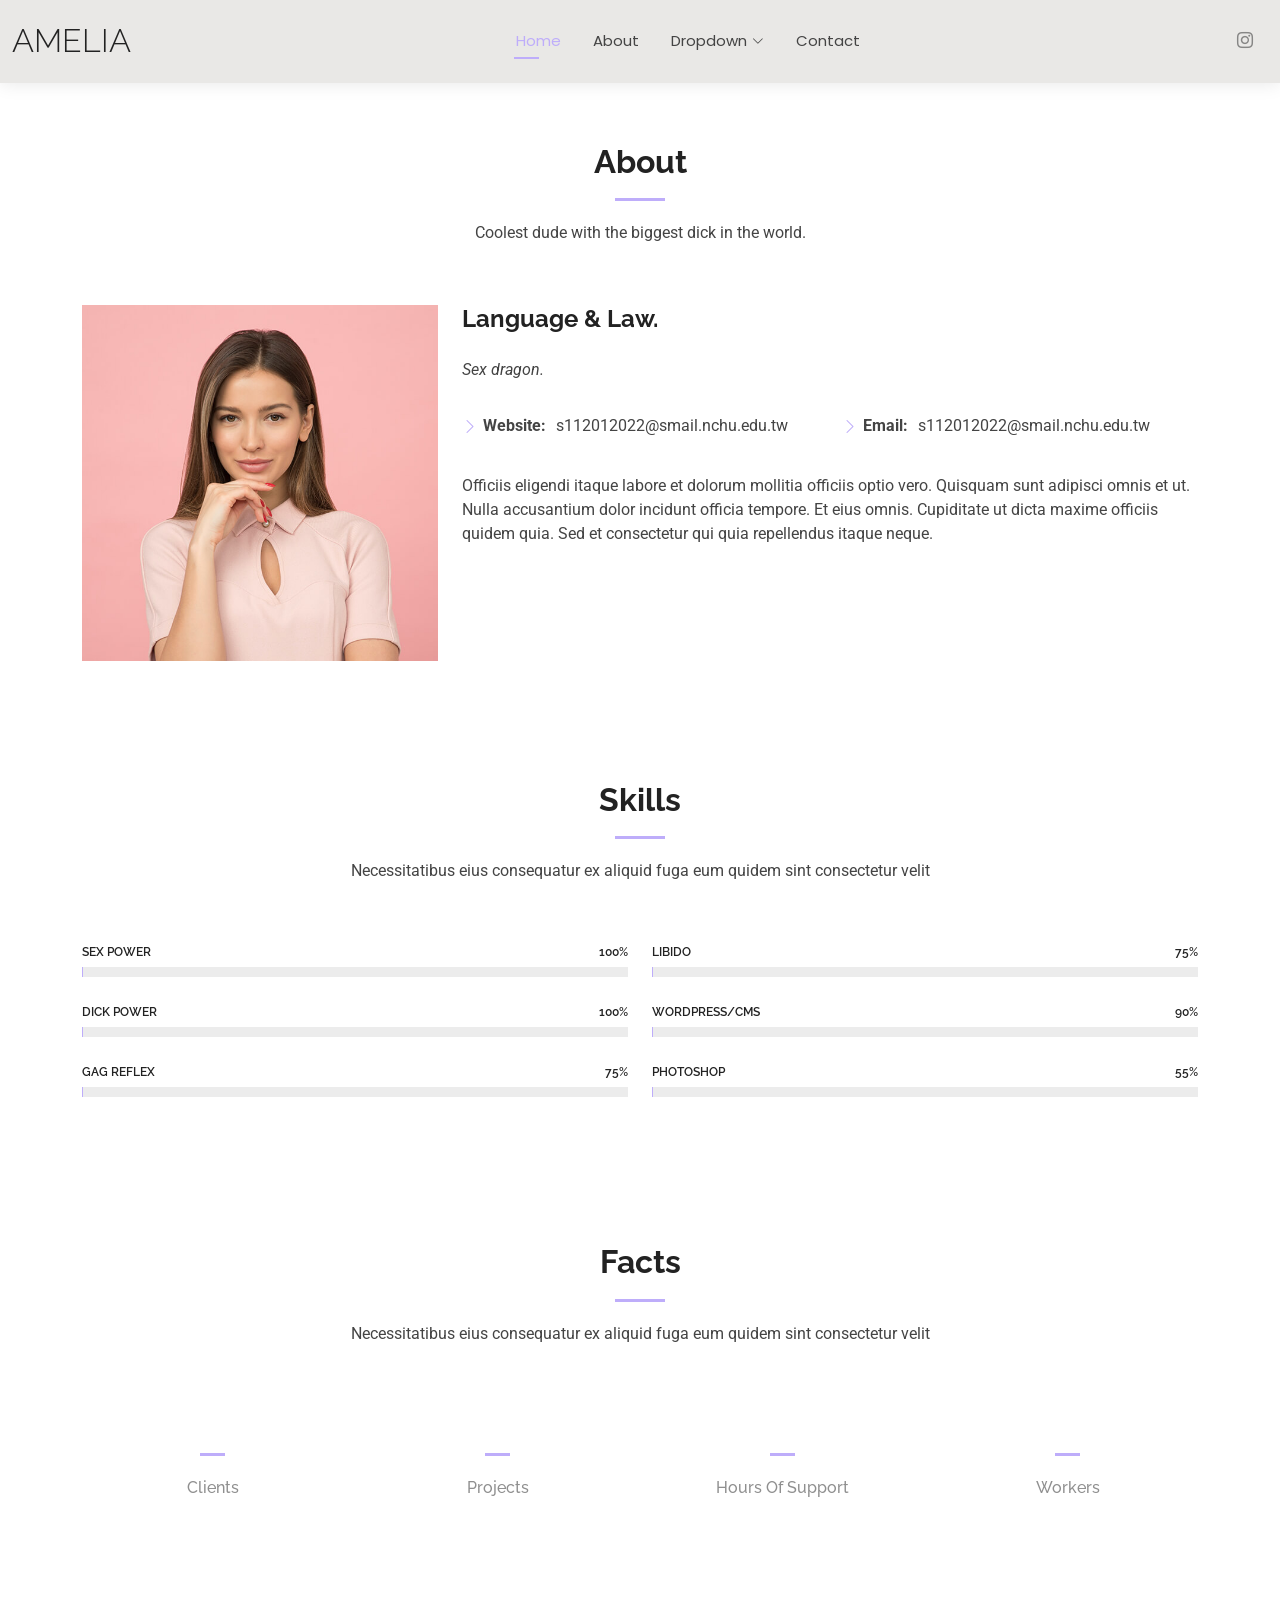
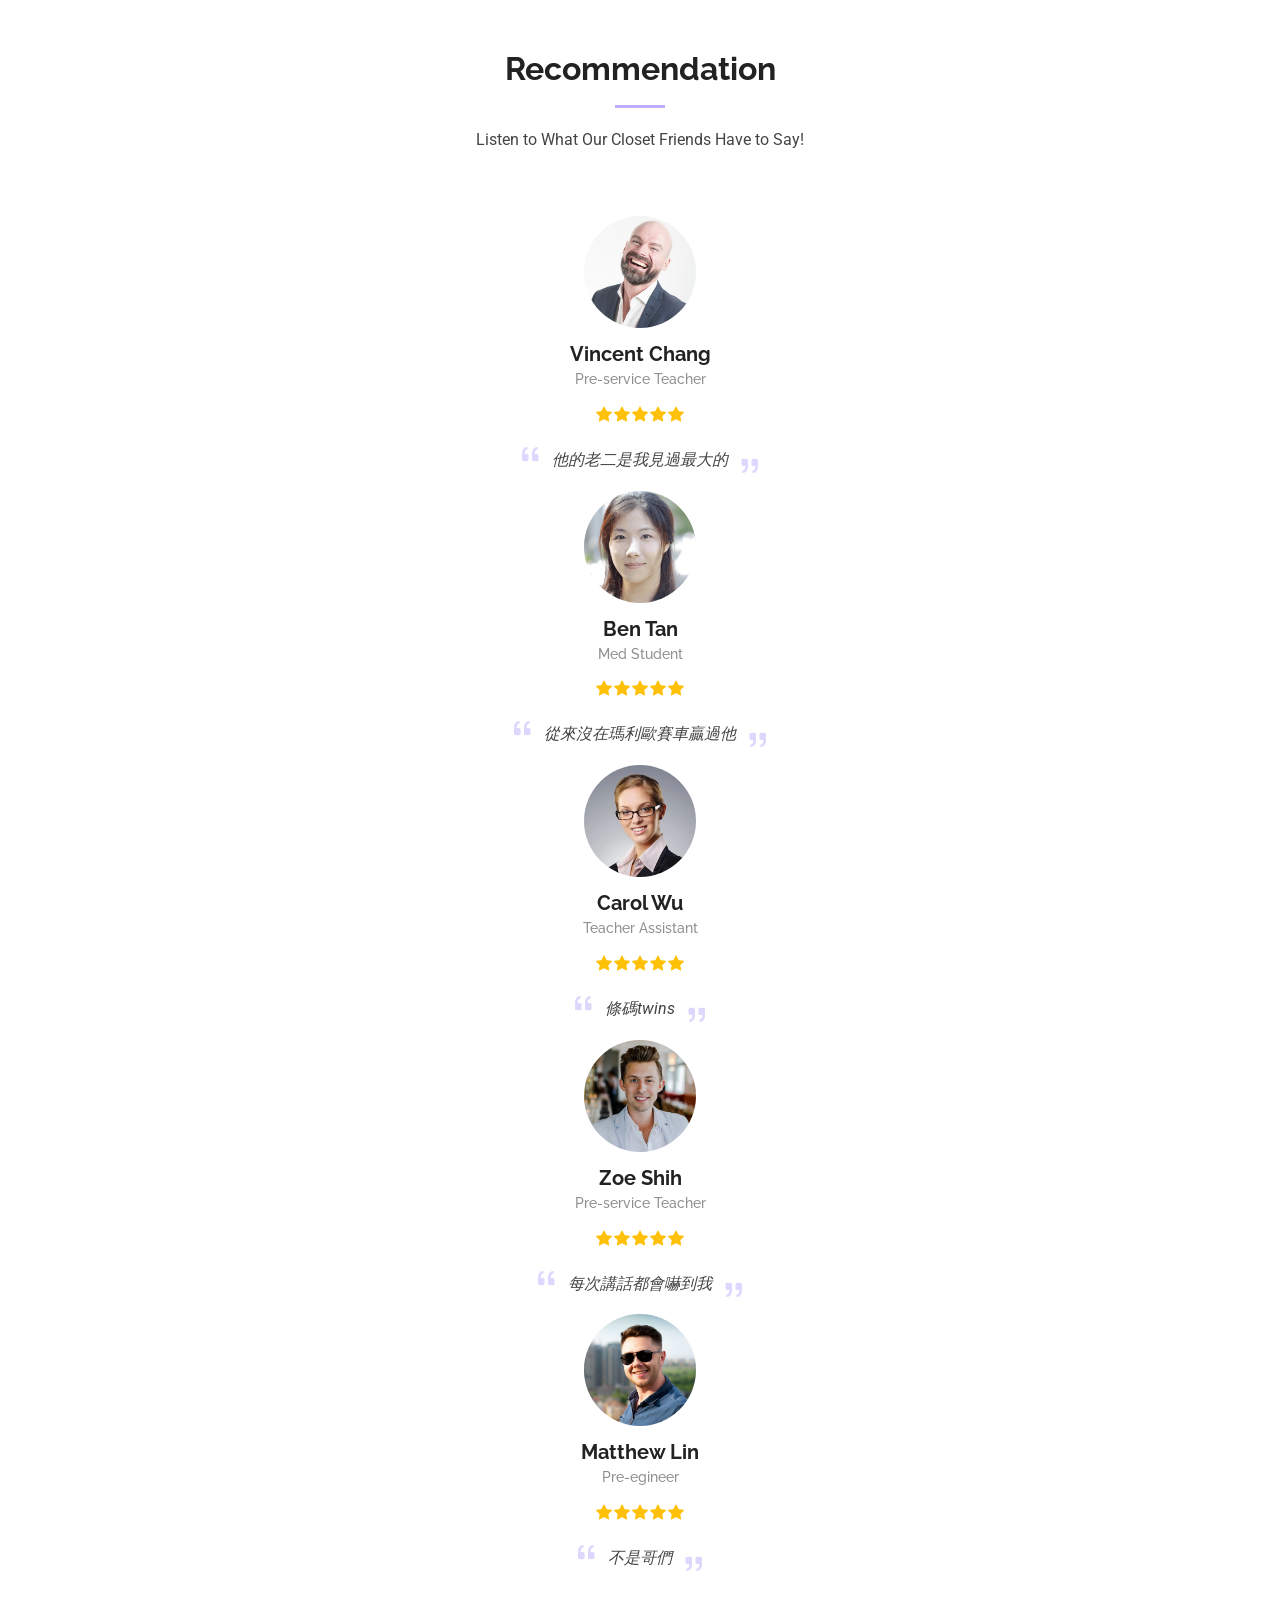
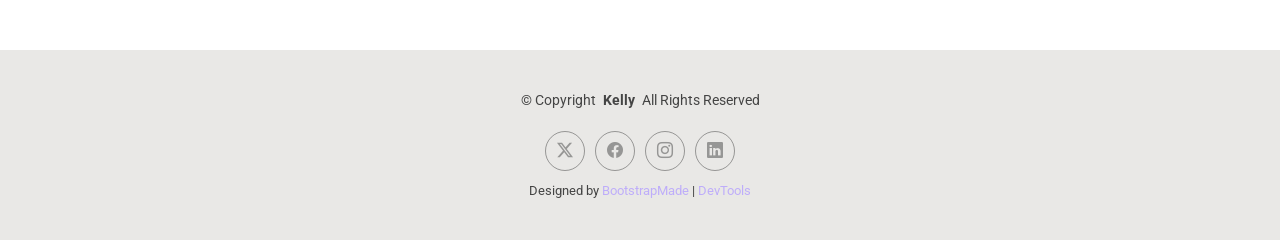
==== about.html @ b76c0c77 "Add files via upload" ====
<!DOCTYPE html>
<html lang="zh-Hant">

<head>
  <meta charset="utf-8">
  <meta content="width=device-width, initial-scale=1.0" name="viewport">
  <title>About - Amelia</title>
  <meta name="description" content="">
  <meta name="keywords" content="">

  <!-- Favicons -->
  <link href="assets/img/favicon.png" rel="icon">
  <link href="assets/img/apple-touch-icon.png" rel="apple-touch-icon">

  <!-- Fonts -->
  <link href="https://fonts.googleapis.com" rel="preconnect">
  <link href="https://fonts.gstatic.com" rel="preconnect" crossorigin>
  <link href="https://fonts.googleapis.com/css2?family=Roboto:ital,wght@0,100;0,300;0,400;0,500;0,700;0,900;1,100;1,300;1,400;1,500;1,700;1,900&family=Poppins:ital,wght@0,100;0,200;0,300;0,400;0,500;0,600;0,700;0,800;0,900;1,100;1,200;1,300;1,400;1,500;1,600;1,700;1,800;1,900&family=Raleway:ital,wght@0,100;0,200;0,300;0,400;0,500;0,600;0,700;0,800;0,900;1,100;1,200;1,300;1,400;1,500;1,600;1,700;1,800;1,900&display=swap" rel="stylesheet">

  <!-- Vendor CSS Files -->
  <link href="assets/vendor/bootstrap/css/bootstrap.min.css" rel="stylesheet">
  <link href="assets/vendor/bootstrap-icons/bootstrap-icons.css" rel="stylesheet">
  <link href="assets/vendor/aos/aos.css" rel="stylesheet">
  <link href="assets/vendor/swiper/swiper-bundle.min.css" rel="stylesheet">
  <link href="assets/vendor/glightbox/css/glightbox.min.css" rel="stylesheet">

  <!-- Main CSS File -->
  <link href="assets/css/main.css" rel="stylesheet">

  <!-- =======================================================
  * Template Name: Kelly
  * Template URL: https://bootstrapmade.com/kelly-free-bootstrap-cv-resume-html-template/
  * Updated: Aug 07 2024 with Bootstrap v5.3.3
  * Author: BootstrapMade.com
  * License: https://bootstrapmade.com/license/
  ======================================================== -->
</head>

<body class="about-page">

  <header id="header" class="header d-flex align-items-center light-background sticky-top">
    <div class="container-fluid position-relative d-flex align-items-center justify-content-between">

      <a href="index.html" class="logo d-flex align-items-center me-auto me-xl-0">
        <!-- Uncomment the line below if you also wish to use an image logo -->
        <!-- <img src="assets/img/logo.png" alt=""> -->
        <h1 class="sitename">Amelia</h1>
      </a>

      <nav id="navmenu" class="navmenu">
        <ul>
          <li><a href="index.html" class="active">Home</a></li>
          <li><a href="about.html">About</a></li>
        <!-- <li><a href="resume.html">Resume</a></li> -->
        <!-- <li><a href="services.html">Services</a></li> -->
        <!-- <li><a href="portfolio.html">Portfolio</a></li> -->
        <li class="dropdown"><a href="#"><span>Dropdown</span> <i class="bi bi-chevron-down toggle-dropdown"></i></a>
            <ul>
              <li><a href="#">Dropdown 1</a></li>
              <li class="dropdown"><a href="#"><span>Deep Dropdown</span> <i class="bi bi-chevron-down toggle-dropdown"></i></a>
                <ul>
                  <li><a href="#">Deep Dropdown 1</a></li>
                  <li><a href="#">Deep Dropdown 2</a></li>
                  <li><a href="#">Deep Dropdown 3</a></li>
                  <li><a href="#">Deep Dropdown 4</a></li>
                  <li><a href="#">Deep Dropdown 5</a></li>
                </ul>
              </li>
              <li><a href="#">Dropdown 2</a></li>
              <li><a href="#">Dropdown 3</a></li>
              <li><a href="#">Dropdown 4</a></li>
            </ul>
          </li>
          <li><a href="contact.html">Contact</a></li>
        </ul>
        <i class="mobile-nav-toggle d-xl-none bi bi-list"></i>
      </nav>

      <div class="header-social-links">
      <!--  <a href="#" class="twitter"><i class="bi bi-twitter-x"></i></a> -->
      <!--  <a href="#" class="facebook"><i class="bi bi-facebook"></i></a> -->
        <a href="https://www.instagram.com/cupcakkeafreakk/" class="instagram"><i class="bi bi-instagram" target="_blank"></i></a>
      <!--  <a href="#" class="linkedin"><i class="bi bi-linkedin"></i></a> -->
      </div>

    </div>
  </header>

  <main class="main">

    <!-- About Section -->
    <section id="about" class="about section">

      <!-- Section Title -->
      <div class="container section-title" data-aos="fade-up">
        <h2>About</h2>
        <p>Coolest dude with the biggest dick in the world.</p>
      </div><!-- End Section Title -->

      <div class="container" data-aos="fade-up" data-aos-delay="100">

        <div class="row gy-4 justify-content-center">
          <div class="col-lg-4">
            <img src="assets/img/profile-img.jpg" class="img-fluid" alt="">
          </div>
          <div class="col-lg-8 content">
            <h2>Language &amp; Law.</h2>
            <p class="fst-italic py-3">
              Sex dragon.
            </p>
            <div class="row">
              <div class="col-lg-6">
                <ul>
                <!-- <li><i class="bi bi-chevron-right"></i> <strong>Birthday:</strong> <span>31 August 2005</span></li> -->
                  <li><i class="bi bi-chevron-right"></i> <strong>Website:</strong> <span>s112012022@smail.nchu.edu.tw</span></li>
                <!-- <li><i class="bi bi-chevron-right"></i> <strong>Phone:</strong> <span>+09 58 105379</span></li> -->
                <!-- <li><i class="bi bi-chevron-right"></i> <strong>City:</strong> <span>Taichung, Taiwan</span></li> -->
                </ul>
              </div>
              <div class="col-lg-6">
                <ul>
                <!-- <li><i class="bi bi-chevron-right"></i> <strong>Age:</strong> <span>20</span></li> -->
                <!-- <li><i class="bi bi-chevron-right"></i> <strong>Degree:</strong> <span>Master</span></li> -->
                  <li><i class="bi bi-chevron-right"></i> <strong>Email:</strong> <span>s112012022@smail.nchu.edu.tw</span></li>
                <!-- <li><i class="bi bi-chevron-right"></i> <strong>Freelance:</strong> <span>Available</span></li> -->
                </ul>
              </div>
            </div>
            <p class="py-3">
              Officiis eligendi itaque labore et dolorum mollitia officiis optio vero. Quisquam sunt adipisci omnis et ut. Nulla accusantium dolor incidunt officia tempore. Et eius omnis.
              Cupiditate ut dicta maxime officiis quidem quia. Sed et consectetur qui quia repellendus itaque neque.
            </p>
          </div>
        </div>

      </div>

    </section><!-- /About Section -->

    <!-- Skills Section -->
    <section id="skills" class="skills section">

      <!-- Section Title -->
      <div class="container section-title" data-aos="fade-up">
        <h2>Skills</h2>
        <p>Necessitatibus eius consequatur ex aliquid fuga eum quidem sint consectetur velit</p>
      </div><!-- End Section Title -->

      <div class="container" data-aos="fade-up" data-aos-delay="100">

        <div class="row skills-content skills-animation">

          <div class="col-lg-6">

            <div class="progress">
              <span class="skill"><span>Sex Power</span> <i class="val">100%</i></span>
              <div class="progress-bar-wrap">
                <div class="progress-bar" role="progressbar" aria-valuenow="100" aria-valuemin="0" aria-valuemax="100"></div>
              </div>
            </div><!-- End Skills Item -->

            <div class="progress">
              <span class="skill"><span>Dick Power</span> <i class="val">100%</i></span>
              <div class="progress-bar-wrap">
                <div class="progress-bar" role="progressbar" aria-valuenow="100" aria-valuemin="0" aria-valuemax="100"></div>
              </div>
            </div><!-- End Skills Item -->

            <div class="progress">
              <span class="skill"><span>Gag Reflex</span> <i class="val">75%</i></span>
              <div class="progress-bar-wrap">
                <div class="progress-bar" role="progressbar" aria-valuenow="75" aria-valuemin="0" aria-valuemax="100"></div>
              </div>
            </div><!-- End Skills Item -->

          </div>

          <div class="col-lg-6">

            <div class="progress">
              <span class="skill"><span>Libido</span> <i class="val">75%</i></span>
              <div class="progress-bar-wrap">
                <div class="progress-bar" role="progressbar" aria-valuenow="75" aria-valuemin="0" aria-valuemax="100"></div>
              </div>
            </div><!-- End Skills Item -->

            <div class="progress">
              <span class="skill"><span>WordPress/CMS</span> <i class="val">90%</i></span>
              <div class="progress-bar-wrap">
                <div class="progress-bar" role="progressbar" aria-valuenow="90" aria-valuemin="0" aria-valuemax="100"></div>
              </div>
            </div><!-- End Skills Item -->

            <div class="progress">
              <span class="skill"><span>Photoshop</span> <i class="val">55%</i></span>
              <div class="progress-bar-wrap">
                <div class="progress-bar" role="progressbar" aria-valuenow="55" aria-valuemin="0" aria-valuemax="100"></div>
              </div>
            </div><!-- End Skills Item -->

          </div>

        </div>

      </div>

    </section><!-- /Skills Section -->

    <!-- Stats Section -->
    <section id="stats" class="stats section">

      <!-- Section Title -->
      <div class="container section-title" data-aos="fade-up">
        <h2>Facts</h2>
        <p>Necessitatibus eius consequatur ex aliquid fuga eum quidem sint consectetur velit</p>
      </div><!-- End Section Title -->

      <div class="container" data-aos="fade-up" data-aos-delay="100">

        <div class="row gy-4">

          <div class="col-lg-3 col-md-6">
            <div class="stats-item text-center w-100 h-100">
              <span data-purecounter-start="0" data-purecounter-end="232" data-purecounter-duration="1" class="purecounter"></span>
              <p>Clients</p>
            </div>
          </div><!-- End Stats Item -->

          <div class="col-lg-3 col-md-6">
            <div class="stats-item text-center w-100 h-100">
              <span data-purecounter-start="0" data-purecounter-end="521" data-purecounter-duration="1" class="purecounter"></span>
              <p>Projects</p>
            </div>
          </div><!-- End Stats Item -->

          <div class="col-lg-3 col-md-6">
            <div class="stats-item text-center w-100 h-100">
              <span data-purecounter-start="0" data-purecounter-end="1453" data-purecounter-duration="1" class="purecounter"></span>
              <p>Hours Of Support</p>
            </div>
          </div><!-- End Stats Item -->

          <div class="col-lg-3 col-md-6">
            <div class="stats-item text-center w-100 h-100">
              <span data-purecounter-start="0" data-purecounter-end="32" data-purecounter-duration="1" class="purecounter"></span>
              <p>Workers</p>
            </div>
          </div><!-- End Stats Item -->

        </div>

      </div>

    </section><!-- /Stats Section -->

    <!-- Testimonials Section -->
    <section id="testimonials" class="testimonials section">

      <!-- Section Title -->
      <div class="container section-title" data-aos="fade-up">
        <h2>Recommendation</h2>
        <p>Listen to What Our Closet Friends Have to Say!</p>
      </div><!-- End Section Title -->

      <div class="container" data-aos="fade-up" data-aos-delay="100">

        <div class="swiper init-swiper">
          <script type="application/json" class="swiper-config">
            {
              "loop": true,
              "speed": 600,
              "autoplay": {
                "delay": 5000
              },
              "slidesPerView": "auto",
              "pagination": {
                "el": ".swiper-pagination",
                "type": "bullets",
                "clickable": true
              }
            }
          </script>
          <div class="swiper-wrapper">

            <div class="swiper-slide">
              <div class="testimonial-item">
                <img src="assets/img/testimonials/testimonials-1.jpg" class="testimonial-img" alt="">
                <h3>Vincent Chang</h3>
                <h4>Pre-service Teacher</h4>
                <div class="stars">
                  <i class="bi bi-star-fill"></i><i class="bi bi-star-fill"></i><i class="bi bi-star-fill"></i><i class="bi bi-star-fill"></i><i class="bi bi-star-fill"></i>
                </div>
                <p>
                  <i class="bi bi-quote quote-icon-left"></i>
                  <span>他的老二是我見過最大的</span>
                  <i class="bi bi-quote quote-icon-right"></i>
                </p>
              </div>
            </div><!-- End testimonial item -->

            <div class="swiper-slide">
              <div class="testimonial-item">
                <img src="assets/img/testimonials/testimonials-2.jpg" class="testimonial-img" alt="">
                <h3>Ben Tan</h3>
                <h4>Med Student</h4>
                <div class="stars">
                  <i class="bi bi-star-fill"></i><i class="bi bi-star-fill"></i><i class="bi bi-star-fill"></i><i class="bi bi-star-fill"></i><i class="bi bi-star-fill"></i>
                </div>
                <p>
                  <i class="bi bi-quote quote-icon-left"></i>
                  <span>從來沒在瑪利歐賽車贏過他</span>
                  <i class="bi bi-quote quote-icon-right"></i>
                </p>
              </div>
            </div><!-- End testimonial item -->

            <div class="swiper-slide">
              <div class="testimonial-item">
                <img src="assets/img/testimonials/testimonials-3.jpg" class="testimonial-img" alt="">
                <h3>Carol Wu</h3>
                <h4>Teacher Assistant</h4>
                <div class="stars">
                  <i class="bi bi-star-fill"></i><i class="bi bi-star-fill"></i><i class="bi bi-star-fill"></i><i class="bi bi-star-fill"></i><i class="bi bi-star-fill"></i>
                </div>
                <p>
                  <i class="bi bi-quote quote-icon-left"></i>
                  <span>條碼twins</span>
                  <i class="bi bi-quote quote-icon-right"></i>
                </p>
              </div>
            </div><!-- End testimonial item -->

            <div class="swiper-slide">
              <div class="testimonial-item">
                <img src="assets/img/testimonials/testimonials-4.jpg" class="testimonial-img" alt="">
                <h3>Zoe Shih</h3>
                <h4>Pre-service Teacher</h4>
                <div class="stars">
                  <i class="bi bi-star-fill"></i><i class="bi bi-star-fill"></i><i class="bi bi-star-fill"></i><i class="bi bi-star-fill"></i><i class="bi bi-star-fill"></i>
                </div>
                <p>
                  <i class="bi bi-quote quote-icon-left"></i>
                  <span>每次講話都會嚇到我</span>
                  <i class="bi bi-quote quote-icon-right"></i>
                </p>
              </div>
            </div><!-- End testimonial item -->

            <div class="swiper-slide">
              <div class="testimonial-item">
                <img src="assets/img/testimonials/testimonials-5.jpg" class="testimonial-img" alt="">
                <h3>Matthew Lin</h3>
                <h4>Pre-egineer</h4>
                <div class="stars">
                  <i class="bi bi-star-fill"></i><i class="bi bi-star-fill"></i><i class="bi bi-star-fill"></i><i class="bi bi-star-fill"></i><i class="bi bi-star-fill"></i>
                </div>
                <p>
                  <i class="bi bi-quote quote-icon-left"></i>
                  <span>不是哥們</span>
                  <i class="bi bi-quote quote-icon-right"></i>
                </p>
              </div>
            </div><!-- End testimonial item -->

          </div>
          <div class="swiper-pagination"></div>
        </div>

      </div>

    </section><!-- /Testimonials Section -->

  </main>

  <footer id="footer" class="footer light-background">

    <div class="container">
      <div class="copyright text-center ">
        <p>© <span>Copyright</span> <strong class="px-1 sitename">Kelly</strong> <span>All Rights Reserved<br></span></p>
      </div>
      <div class="social-links d-flex justify-content-center">
        <a href=""><i class="bi bi-twitter-x"></i></a>
        <a href=""><i class="bi bi-facebook"></i></a>
        <a href=""><i class="bi bi-instagram"></i></a>
        <a href=""><i class="bi bi-linkedin"></i></a>
      </div>
      <div class="credits">
        <!-- All the links in the footer should remain intact. -->
        <!-- You can delete the links only if you've purchased the pro version. -->
        <!-- Licensing information: https://bootstrapmade.com/license/ -->
        <!-- Purchase the pro version with working PHP/AJAX contact form: [buy-url] -->
        Designed by <a href="https://bootstrapmade.com/">BootstrapMade</a> | <a href="https://bootstrapmade.com/tools/">DevTools</a>
      </div>
    </div>

  </footer>

  <!-- Scroll Top -->
  <a href="#" id="scroll-top" class="scroll-top d-flex align-items-center justify-content-center"><i class="bi bi-arrow-up-short"></i></a>

  <!-- Preloader -->
  <div id="preloader"></div>

  <!-- Vendor JS Files -->
  <script src="assets/vendor/bootstrap/js/bootstrap.bundle.min.js"></script>
  <script src="assets/vendor/php-email-form/validate.js"></script>
  <script src="assets/vendor/aos/aos.js"></script>
  <script src="assets/vendor/waypoints/noframework.waypoints.js"></script>
  <script src="assets/vendor/purecounter/purecounter_vanilla.js"></script>
  <script src="assets/vendor/swiper/swiper-bundle.min.js"></script>
  <script src="assets/vendor/glightbox/js/glightbox.min.js"></script>
  <script src="assets/vendor/imagesloaded/imagesloaded.pkgd.min.js"></script>
  <script src="assets/vendor/isotope-layout/isotope.pkgd.min.js"></script>

  <!-- Main JS File -->
  <script src="assets/js/main.js"></script>

</body>

</html>
---- assets/css/main.css ----
/**
* Template Name: Kelly
* Template URL: https://bootstrapmade.com/kelly-free-bootstrap-cv-resume-html-template/
* Updated: Aug 07 2024 with Bootstrap v5.3.3
* Author: BootstrapMade.com
* License: https://bootstrapmade.com/license/
*/

/*--------------------------------------------------------------
# Font & Color Variables
# Help: https://bootstrapmade.com/color-system/
--------------------------------------------------------------*/
/* Fonts */
:root {
  --default-font: "Roboto",  system-ui, -apple-system, "Segoe UI", Roboto, "Helvetica Neue", Arial, "Noto Sans", "Liberation Sans", sans-serif, "Apple Color Emoji", "Segoe UI Emoji", "Segoe UI Symbol", "Noto Color Emoji";
  --heading-font: "Raleway",  sans-serif;
  --nav-font: "Poppins",  sans-serif;
}

/* Global Colors - The following color variables are used throughout the website. Updating them here will change the color scheme of the entire website */
:root { 
  --background-color: #ffffff; /* Background color for the entire website, including individual sections */
  --default-color: #444444; /* Default color used for the majority of the text content across the entire website */
  --heading-color: #222222; /* Color for headings, subheadings and title throughout the website */
  --accent-color: #BEADFA; /* Accent color that represents your brand on the website. It's used for buttons, links, and other elements that need to stand out */
  --surface-color: #ffffff; /* The surface color is used as a background of boxed elements within sections, such as cards, icon boxes, or other elements that require a visual separation from the global background. */
  --contrast-color: #ffffff; /* Contrast color for text, ensuring readability against backgrounds of accent, heading, or default colors. */
}

/* Nav Menu Colors - The following color variables are used specifically for the navigation menu. They are separate from the global colors to allow for more customization options */
:root {
  --nav-color: #444444;  /* The default color of the main navmenu links */
  --nav-hover-color: #BEADFA; /* Applied to main navmenu links when they are hovered over or active */
  --nav-mobile-background-color: #ffffff; /* Used as the background color for mobile navigation menu */
  --nav-dropdown-background-color: #ffffff; /* Used as the background color for dropdown items that appear when hovering over primary navigation items */
  --nav-dropdown-color: #444444; /* Used for navigation links of the dropdown items in the navigation menu. */
  --nav-dropdown-hover-color: #BEADFA; /* Similar to --nav-hover-color, this color is applied to dropdown navigation links when they are hovered over. */
}

/* Color Presets - These classes override global colors when applied to any section or element, providing reuse of the sam color scheme. */

.light-background {
  --background-color: #e9e8e6;
  --surface-color: #ffffff;
}

.dark-background {
  --background-color: #060606;
  --default-color: #ffffff;
  --heading-color: #ffffff;
  --surface-color: #252525;
  --contrast-color: #ffffff;
}

/* Smooth scroll */
:root {
  scroll-behavior: smooth;
}

/*--------------------------------------------------------------
# General Styling & Shared Classes
--------------------------------------------------------------*/
body {
  color: var(--default-color);
  background-color: var(--background-color);
  font-family: var(--default-font);
}

a {
  color: var(--accent-color);
  text-decoration: none;
  transition: 0.3s;
}

a:hover {
  color: color-mix(in srgb, var(--accent-color), transparent 25%);
  text-decoration: none;
}

h1,
h2,
h3,
h4,
h5,
h6 {
  color: var(--heading-color);
  font-family: var(--heading-font);
}

/* PHP Email Form Messages
------------------------------*/
.php-email-form .error-message {
  display: none;
  background: #df1529;
  color: #ffffff;
  text-align: left;
  padding: 15px;
  margin-bottom: 24px;
  font-weight: 600;
}

.php-email-form .sent-message {
  display: none;
  color: #ffffff;
  background: #059652;
  text-align: center;
  padding: 15px;
  margin-bottom: 24px;
  font-weight: 600;
}

.php-email-form .loading {
  display: none;
  background: var(--surface-color);
  text-align: center;
  padding: 15px;
  margin-bottom: 24px;
}

.php-email-form .loading:before {
  content: "";
  display: inline-block;
  border-radius: 50%;
  width: 24px;
  height: 24px;
  margin: 0 10px -6px 0;
  border: 3px solid var(--accent-color);
  border-top-color: var(--surface-color);
  animation: php-email-form-loading 1s linear infinite;
}

@keyframes php-email-form-loading {
  0% {
    transform: rotate(0deg);
  }

  100% {
    transform: rotate(360deg);
  }
}

/*--------------------------------------------------------------
# Global Header
--------------------------------------------------------------*/
.header {
  color: var(--default-color);
  background-color: var(--background-color);
  padding: 15px 0;
  transition: all 0.5s;
  z-index: 997;
  box-shadow: 0px 0 18px rgba(0, 0, 0, 0.1);
}

.header .logo {
  line-height: 1;
}

.header .logo img {
  max-height: 36px;
  margin-right: 8px;
}

.header .logo h1 {
  font-size: 32px;
  margin: 0;
  font-weight: 300;
  text-transform: uppercase;
  color: var(--heading-color);
}

.header .header-social-links {
  padding-right: 15px;
}

.header .header-social-links a {
  color: color-mix(in srgb, var(--default-color), transparent 40%);
  padding-left: 6px;
  display: inline-block;
  transition: 0.3s;
  font-size: 16px;
}

.header .header-social-links a:hover {
  color: var(--accent-color);
}

.header .header-social-links a i {
  line-height: 0px;
}

@media (max-width: 1200px) {
  .header .logo {
    order: 1;
  }

  .header .header-social-links {
    order: 2;
  }

  .header .navmenu {
    order: 3;
  }
}

/*--------------------------------------------------------------
# Navigation Menu
--------------------------------------------------------------*/
/* Desktop Navigation */
@media (min-width: 1200px) {
  .navmenu {
    padding: 0;
  }

  .navmenu ul {
    margin: 0;
    padding: 0;
    display: flex;
    list-style: none;
    align-items: center;
  }

  .navmenu li {
    position: relative;
  }

  .navmenu>ul>li {
    white-space: nowrap;
    padding: 15px 14px;
  }

  .navmenu>ul>li:last-child {
    padding-right: 0;
  }

  .navmenu a,
  .navmenu a:focus {
    color: var(--nav-color);
    font-size: 15px;
    padding: 0 2px;
    font-family: var(--nav-font);
    font-weight: 400;
    display: flex;
    align-items: center;
    justify-content: space-between;
    white-space: nowrap;
    transition: 0.3s;
    position: relative;
  }

  .navmenu a i,
  .navmenu a:focus i {
    font-size: 12px;
    line-height: 0;
    margin-left: 5px;
    transition: 0.3s;
  }

  .navmenu>ul>li>a:before {
    content: "";
    position: absolute;
    height: 2px;
    bottom: -6px;
    left: 0;
    background-color: var(--nav-hover-color);
    visibility: hidden;
    width: 0px;
    transition: all 0.3s ease-in-out 0s;
  }

  .navmenu a:hover:before,
  .navmenu li:hover>a:before,
  .navmenu .active:before {
    visibility: visible;
    width: 25px;
  }

  .navmenu li:hover>a,
  .navmenu .active,
  .navmenu .active:focus {
    color: var(--nav-hover-color);
  }

  .navmenu .dropdown ul {
    margin: 0;
    padding: 10px 0;
    background: var(--nav-dropdown-background-color);
    display: block;
    position: absolute;
    visibility: hidden;
    left: 14px;
    top: 130%;
    opacity: 0;
    transition: 0.3s;
    border-radius: 4px;
    z-index: 99;
    box-shadow: 0px 0px 30px rgba(0, 0, 0, 0.1);
  }

  .navmenu .dropdown ul li {
    min-width: 200px;
  }

  .navmenu .dropdown ul a {
    padding: 10px 20px;
    font-size: 15px;
    text-transform: none;
    color: var(--nav-dropdown-color);
  }

  .navmenu .dropdown ul a i {
    font-size: 12px;
  }

  .navmenu .dropdown ul a:hover,
  .navmenu .dropdown ul .active:hover,
  .navmenu .dropdown ul li:hover>a {
    color: var(--nav-dropdown-hover-color);
  }

  .navmenu .dropdown:hover>ul {
    opacity: 1;
    top: 100%;
    visibility: visible;
  }

  .navmenu .dropdown .dropdown ul {
    top: 0;
    left: -90%;
    visibility: hidden;
  }

  .navmenu .dropdown .dropdown:hover>ul {
    opacity: 1;
    top: 0;
    left: -100%;
    visibility: visible;
  }
}

/* Mobile Navigation */
@media (max-width: 1199px) {
  .mobile-nav-toggle {
    color: var(--nav-color);
    font-size: 28px;
    line-height: 0;
    margin-right: 10px;
    cursor: pointer;
    transition: color 0.3s;
  }

  .navmenu {
    padding: 0;
    z-index: 9997;
  }

  .navmenu ul {
    display: none;
    list-style: none;
    position: absolute;
    inset: 60px 20px 20px 20px;
    padding: 10px 0;
    margin: 0;
    border-radius: 6px;
    background-color: var(--nav-mobile-background-color);
    border: 1px solid color-mix(in srgb, var(--default-color), transparent 90%);
    box-shadow: none;
    overflow-y: auto;
    transition: 0.3s;
    z-index: 9998;
  }

  .navmenu a,
  .navmenu a:focus {
    color: var(--nav-dropdown-color);
    padding: 10px 20px;
    font-family: var(--nav-font);
    font-size: 17px;
    font-weight: 500;
    display: flex;
    align-items: center;
    justify-content: space-between;
    white-space: nowrap;
    transition: 0.3s;
  }

  .navmenu a i,
  .navmenu a:focus i {
    font-size: 12px;
    line-height: 0;
    margin-left: 5px;
    width: 30px;
    height: 30px;
    display: flex;
    align-items: center;
    justify-content: center;
    border-radius: 50%;
    transition: 0.3s;
    background-color: color-mix(in srgb, var(--accent-color), transparent 90%);
  }

  .navmenu a i:hover,
  .navmenu a:focus i:hover {
    background-color: var(--accent-color);
    color: var(--contrast-color);
  }

  .navmenu a:hover,
  .navmenu .active,
  .navmenu .active:focus {
    color: var(--nav-dropdown-hover-color);
  }

  .navmenu .active i,
  .navmenu .active:focus i {
    background-color: var(--accent-color);
    color: var(--contrast-color);
    transform: rotate(180deg);
  }

  .navmenu .dropdown ul {
    position: static;
    display: none;
    z-index: 99;
    padding: 10px 0;
    margin: 10px 20px;
    background-color: var(--nav-dropdown-background-color);
    transition: all 0.5s ease-in-out;
  }

  .navmenu .dropdown ul ul {
    background-color: rgba(33, 37, 41, 0.1);
  }

  .navmenu .dropdown>.dropdown-active {
    display: block;
    background-color: rgba(33, 37, 41, 0.03);
  }

  .mobile-nav-active {
    overflow: hidden;
  }

  .mobile-nav-active .mobile-nav-toggle {
    color: #fff;
    position: absolute;
    font-size: 32px;
    top: 15px;
    right: 15px;
    margin-right: 0;
    z-index: 9999;
  }

  .mobile-nav-active .navmenu {
    position: fixed;
    overflow: hidden;
    inset: 0;
    background: rgba(33, 37, 41, 0.8);
    transition: 0.3s;
  }

  .mobile-nav-active .navmenu>ul {
    display: block;
  }
}

/*--------------------------------------------------------------
# Global Footer
--------------------------------------------------------------*/
.footer {
  color: var(--default-color);
  background-color: var(--background-color);
  font-size: 14px;
  padding: 40px 0;
  position: relative;
}

.footer .copyright p {
  margin-bottom: 0;
}

.footer .social-links {
  margin-top: 20px;
}

.footer .social-links a {
  display: flex;
  align-items: center;
  justify-content: center;
  width: 40px;
  height: 40px;
  border-radius: 50%;
  border: 1px solid color-mix(in srgb, var(--default-color), transparent 50%);
  font-size: 16px;
  color: color-mix(in srgb, var(--default-color), transparent 50%);
  margin: 0 5px;
  transition: 0.3s;
}

.footer .social-links a:hover {
  color: var(--accent-color);
  border-color: var(--accent-color);
}

.footer .credits {
  margin-top: 10px;
  font-size: 13px;
  text-align: center;
}

/*--------------------------------------------------------------
# Preloader
--------------------------------------------------------------*/
#preloader {
  position: fixed;
  inset: 0;
  z-index: 9999;
  overflow: hidden;
  background-color: var(--background-color);
  transition: all 0.6s ease-out;
  width: 100%;
  height: 100vh;
}

#preloader:before,
#preloader:after {
  content: "";
  position: absolute;
  border: 4px solid var(--accent-color);
  border-radius: 50%;
  animation: animate-preloader 2s cubic-bezier(0, 0.2, 0.8, 1) infinite;
}

#preloader:after {
  animation-delay: -0.5s;
}

@keyframes animate-preloader {
  0% {
    width: 10px;
    height: 10px;
    top: calc(50% - 5px);
    left: calc(50% - 5px);
    opacity: 1;
  }

  100% {
    width: 72px;
    height: 72px;
    top: calc(50% - 36px);
    left: calc(50% - 36px);
    opacity: 0;
  }
}

/*--------------------------------------------------------------
# Scroll Top Button
--------------------------------------------------------------*/
.scroll-top {
  position: fixed;
  visibility: hidden;
  opacity: 0;
  right: 15px;
  bottom: -15px;
  z-index: 99999;
  background-color: var(--accent-color);
  width: 44px;
  height: 44px;
  border-radius: 50px;
  transition: all 0.4s;
}

.scroll-top i {
  font-size: 24px;
  color: var(--contrast-color);
  line-height: 0;
}

.scroll-top:hover {
  background-color: color-mix(in srgb, var(--accent-color), transparent 20%);
  color: var(--contrast-color);
}

.scroll-top.active {
  visibility: visible;
  opacity: 1;
  bottom: 15px;
}

/*--------------------------------------------------------------
# Disable aos animation delay on mobile devices
--------------------------------------------------------------*/
@media screen and (max-width: 768px) {
  [data-aos-delay] {
    transition-delay: 0 !important;
  }
}

/*--------------------------------------------------------------
# Global Page Titles & Breadcrumbs
--------------------------------------------------------------*/
.page-title {
  color: var(--default-color);
  background-color: var(--background-color);
  padding: 25px 0;
  position: relative;
  border-bottom: 1px solid color-mix(in srgb, var(--default-color), transparent 85%);
}

.page-title h1 {
  font-size: 24px;
  font-weight: 400;
}

.page-title .breadcrumbs ol {
  display: flex;
  flex-wrap: wrap;
  list-style: none;
  padding: 0;
  margin: 0;
  font-size: 14px;
  font-weight: 400;
}

.page-title .breadcrumbs ol li+li {
  padding-left: 10px;
}

.page-title .breadcrumbs ol li+li::before {
  content: "/";
  display: inline-block;
  padding-right: 10px;
  color: color-mix(in srgb, var(--default-color), transparent 70%);
}

/*--------------------------------------------------------------
# Global Sections
--------------------------------------------------------------*/
section,
.section {
  color: var(--default-color);
  background-color: var(--background-color);
  padding: 60px 0;
  scroll-margin-top: 100px;
  overflow: clip;
}

@media (max-width: 1199px) {

  section,
  .section {
    scroll-margin-top: 66px;
  }
}

/*--------------------------------------------------------------
# Global Section Titles
--------------------------------------------------------------*/
.section-title {
  text-align: center;
  padding-bottom: 60px;
  position: relative;
}

.section-title h2 {
  font-size: 32px;
  font-weight: 700;
  margin-bottom: 20px;
  padding-bottom: 20px;
  position: relative;
}

.section-title h2:after {
  content: "";
  position: absolute;
  display: block;
  width: 50px;
  height: 3px;
  background: var(--accent-color);
  left: 0;
  right: 0;
  bottom: 0;
  margin: auto;
}

.section-title p {
  margin-bottom: 0;
}

/*--------------------------------------------------------------
# Hero Section
--------------------------------------------------------------*/
.hero {
  width: 100%;
  min-height: calc(100vh - 82px);
  position: relative;
  padding: 80px 0;
  display: flex;
  align-items: center;
  justify-content: center;
}

@media (max-width: 1200px) {
  .hero {
    min-height: calc(100vh - 68px);
  }
}

.hero img {
  position: absolute;
  inset: 0;
  display: block;
  width: 100%;
  height: 100%;
  object-fit: cover;
  z-index: 1;
}

.hero .container {
  position: relative;
  z-index: 3;
}

.hero h2 {
  margin: 0;
  font-size: 48px;
  font-weight: 700;
}

.hero p {
  margin: 10px 0 0 0;
  font-size: 24px;
  color: var(--heading-color);
}

.hero .btn-get-started {
  color: var(--contrast-color);
  background: var(--accent-color);
  font-family: var(--heading-font);
  text-transform: uppercase;
  font-weight: 600;
  font-size: 12px;
  letter-spacing: 1px;
  display: inline-block;
  padding: 12px 40px;
  border-radius: 50px;
  transition: 0.5s;
  margin-top: 30px;
}

.hero .btn-get-started:hover {
  background: color-mix(in srgb, var(--accent-color) 90%, white 20%);
}

@media (max-width: 768px) {
  .hero h2 {
    font-size: 32px;
  }

  .hero p {
    font-size: 18px;
  }
}

/*--------------------------------------------------------------
# About Section
--------------------------------------------------------------*/
.about .content h2 {
  font-weight: 700;
  font-size: 24px;
}

.about .content ul {
  list-style: none;
  padding: 0;
}

.about .content ul li {
  margin-bottom: 20px;
  display: flex;
  align-items: center;
}

.about .content ul strong {
  margin-right: 10px;
}

.about .content ul i {
  font-size: 16px;
  margin-right: 5px;
  color: var(--accent-color);
  line-height: 0;
}

/*--------------------------------------------------------------
# Skills Section
--------------------------------------------------------------*/
.skills .progress {
  height: 60px;
  display: block;
  background: none;
  border-radius: 0;
}

.skills .progress .skill {
  color: var(--heading-color);
  padding: 0;
  margin: 0 0 6px 0;
  text-transform: uppercase;
  display: block;
  font-weight: 600;
  font-family: var(--heading-font);
}

.skills .progress .skill .val {
  float: right;
  font-style: normal;
}

.skills .progress-bar-wrap {
  background: color-mix(in srgb, var(--default-color), transparent 90%);
  height: 10px;
}

.skills .progress-bar {
  width: 1px;
  height: 10px;
  transition: 0.9s;
  background-color: var(--accent-color);
}

/*--------------------------------------------------------------
# Stats Section
--------------------------------------------------------------*/
.stats .stats-item {
  padding: 30px;
  width: 100%;
}

.stats .stats-item span {
  color: var(--heading-color);
  font-size: 48px;
  display: block;
  font-weight: 700;
  margin-bottom: 20px;
  padding-bottom: 20px;
  position: relative;
}

.stats .stats-item span:after {
  content: "";
  position: absolute;
  display: block;
  width: 25px;
  height: 3px;
  background: var(--accent-color);
  left: 0;
  right: 0;
  bottom: 0;
  margin: auto;
}

.stats .stats-item p {
  color: color-mix(in srgb, var(--default-color), transparent 40%);
  padding: 0;
  margin: 0;
  font-family: var(--heading-font);
  font-weight: 500;
}

/*--------------------------------------------------------------
# Testimonials Section
--------------------------------------------------------------*/
.testimonials .section-header {
  margin-bottom: 40px;
}

.testimonials .testimonials-carousel,
.testimonials .testimonials-slider {
  overflow: hidden;
}

.testimonials .testimonial-item {
  text-align: center;
}

.testimonials .testimonial-item .testimonial-img {
  width: 120px;
  border-radius: 50%;
  border: 4px solid var(--background-color);
  margin: 0 auto;
}

.testimonials .testimonial-item h3 {
  font-size: 20px;
  font-weight: bold;
  margin: 10px 0 5px 0;
}

.testimonials .testimonial-item h4 {
  font-size: 14px;
  color: color-mix(in srgb, var(--default-color), transparent 40%);
  margin: 0 0 15px 0;
}

.testimonials .testimonial-item .stars {
  margin-bottom: 15px;
}

.testimonials .testimonial-item .stars i {
  color: #ffc107;
  margin: 0 1px;
}

.testimonials .testimonial-item .quote-icon-left,
.testimonials .testimonial-item .quote-icon-right {
  color: color-mix(in srgb, var(--accent-color), transparent 50%);
  font-size: 26px;
  line-height: 0;
}

.testimonials .testimonial-item .quote-icon-left {
  display: inline-block;
  left: -5px;
  position: relative;
}

.testimonials .testimonial-item .quote-icon-right {
  display: inline-block;
  right: -5px;
  position: relative;
  top: 10px;
  transform: scale(-1, -1);
}

.testimonials .testimonial-item p {
  font-style: italic;
  margin: 0 auto 15px auto;
}

.testimonials .swiper-wrapper {
  height: auto;
}

.testimonials .swiper-pagination {
  margin-top: 20px;
  position: relative;
}

.testimonials .swiper-pagination .swiper-pagination-bullet {
  width: 12px;
  height: 12px;
  opacity: 1;
  background-color: color-mix(in srgb, var(--default-color), transparent 85%);
}

.testimonials .swiper-pagination .swiper-pagination-bullet-active {
  background-color: var(--accent-color);
}

@media (min-width: 992px) {
  .testimonials .testimonial-item p {
    width: 80%;
  }
}

/*--------------------------------------------------------------
# Resume Section
--------------------------------------------------------------*/
.resume .resume-title {
  color: var(--heading-color);
  font-size: 26px;
  font-weight: 700;
  margin-top: 20px;
  margin-bottom: 20px;
}

.resume .resume-item {
  padding: 0 0 20px 20px;
  margin-top: -2px;
  border-left: 2px solid var(--accent-color);
  position: relative;
}

.resume .resume-item h4 {
  line-height: 18px;
  font-size: 18px;
  font-weight: 600;
  text-transform: uppercase;
  color: color-mix(in srgb, var(--default-color), transparent 20%);
  margin-bottom: 10px;
}

.resume .resume-item h5 {
  font-size: 16px;
  padding: 5px 15px;
  display: inline-block;
  font-weight: 600;
  margin-bottom: 10px;
}

.resume .resume-item ul {
  padding-left: 20px;
}

.resume .resume-item ul li {
  padding-bottom: 10px;
}

.resume .resume-item:last-child {
  padding-bottom: 0;
}

.resume .resume-item::before {
  content: "";
  position: absolute;
  width: 16px;
  height: 16px;
  border-radius: 50px;
  left: -9px;
  top: 0;
  background: var(--background-color);
  border: 2px solid var(--accent-color);
}

/*--------------------------------------------------------------
# Services Section
--------------------------------------------------------------*/
.services .service-item {
  background-color: var(--surface-color);
  box-shadow: 0px 5px 90px 0px rgba(0, 0, 0, 0.1);
  height: 100%;
  padding: 60px 30px;
  text-align: center;
  transition: 0.3s;
  border-radius: 5px;
}

.services .service-item .icon {
  margin: 0 auto;
  width: 100px;
  height: 100px;
  display: flex;
  align-items: center;
  justify-content: center;
  transition: ease-in-out 0.3s;
  position: relative;
}

.services .service-item .icon i {
  font-size: 36px;
  transition: 0.5s;
  position: relative;
}

.services .service-item .icon svg {
  position: absolute;
  top: 0;
  left: 0;
}

.services .service-item .icon svg path {
  transition: 0.5s;
  fill: color-mix(in srgb, var(--default-color), transparent 95%);
}

.services .service-item h3 {
  font-weight: 700;
  margin: 10px 0 15px 0;
  font-size: 22px;
}

.services .service-item p {
  line-height: 24px;
  font-size: 14px;
  margin-bottom: 0;
}

.services .service-item:hover {
  box-shadow: 0px 5px 35px 0px rgba(0, 0, 0, 0.1);
}

.services .service-item.item-cyan i {
  color: #0dcaf0;
}

.services .service-item.item-cyan:hover .icon i {
  color: #fff;
}

.services .service-item.item-cyan:hover .icon path {
  fill: #0dcaf0;
}

.services .service-item.item-orange i {
  color: #fd7e14;
}

.services .service-item.item-orange:hover .icon i {
  color: #fff;
}

.services .service-item.item-orange:hover .icon path {
  fill: #fd7e14;
}

.services .service-item.item-teal i {
  color: #20c997;
}

.services .service-item.item-teal:hover .icon i {
  color: #fff;
}

.services .service-item.item-teal:hover .icon path {
  fill: #20c997;
}

.services .service-item.item-red i {
  color: #df1529;
}

.services .service-item.item-red:hover .icon i {
  color: #fff;
}

.services .service-item.item-red:hover .icon path {
  fill: #df1529;
}

.services .service-item.item-indigo i {
  color: #6610f2;
}

.services .service-item.item-indigo:hover .icon i {
  color: #fff;
}

.services .service-item.item-indigo:hover .icon path {
  fill: #6610f2;
}

.services .service-item.item-pink i {
  color: #f3268c;
}

.services .service-item.item-pink:hover .icon i {
  color: #fff;
}

.services .service-item.item-pink:hover .icon path {
  fill: #f3268c;
}

/*--------------------------------------------------------------
# Portfolio Section
--------------------------------------------------------------*/
.portfolio .portfolio-filters {
  padding: 0;
  margin: 0 auto 20px auto;
  list-style: none;
  text-align: center;
}

.portfolio .portfolio-filters li {
  cursor: pointer;
  display: inline-block;
  padding: 8px 20px 10px 20px;
  margin: 0;
  font-size: 15px;
  font-weight: 500;
  line-height: 1;
  margin-bottom: 5px;
  border-radius: 50px;
  transition: all 0.3s ease-in-out;
  font-family: var(--heading-font);
}

.portfolio .portfolio-filters li:hover,
.portfolio .portfolio-filters li.filter-active {
  color: var(--contrast-color);
  background-color: var(--accent-color);
}

.portfolio .portfolio-filters li:first-child {
  margin-left: 0;
}

.portfolio .portfolio-filters li:last-child {
  margin-right: 0;
}

@media (max-width: 575px) {
  .portfolio .portfolio-filters li {
    font-size: 14px;
    margin: 0 0 10px 0;
  }
}

.portfolio .portfolio-item {
  position: relative;
  overflow: hidden;
}

.portfolio .portfolio-item .portfolio-info {
  opacity: 0;
  position: absolute;
  left: 12px;
  right: 12px;
  bottom: -100%;
  z-index: 3;
  transition: all ease-in-out 0.5s;
  background: color-mix(in srgb, var(--surface-color), transparent 10%);
  padding: 15px;
}

.portfolio .portfolio-item .portfolio-info h4 {
  font-size: 18px;
  font-weight: 600;
  padding-right: 50px;
}

.portfolio .portfolio-item .portfolio-info p {
  color: color-mix(in srgb, var(--default-color), transparent 30%);
  font-size: 14px;
  margin-bottom: 0;
  padding-right: 50px;
}

.portfolio .portfolio-item .portfolio-info .preview-link,
.portfolio .portfolio-item .portfolio-info .details-link {
  position: absolute;
  right: 50px;
  font-size: 24px;
  top: calc(50% - 14px);
  color: color-mix(in srgb, var(--default-color), transparent 30%);
  transition: 0.3s;
  line-height: 0;
}

.portfolio .portfolio-item .portfolio-info .preview-link:hover,
.portfolio .portfolio-item .portfolio-info .details-link:hover {
  color: var(--accent-color);
}

.portfolio .portfolio-item .portfolio-info .details-link {
  right: 14px;
  font-size: 28px;
}

.portfolio .portfolio-item:hover .portfolio-info {
  opacity: 1;
  bottom: 0;
}

/*--------------------------------------------------------------
# Portfolio Details Section
--------------------------------------------------------------*/
.portfolio-details .portfolio-details-slider img {
  width: 100%;
}

.portfolio-details .portfolio-details-slider .swiper-pagination {
  margin-top: 20px;
  position: relative;
}

.portfolio-details .portfolio-details-slider .swiper-pagination .swiper-pagination-bullet {
  width: 12px;
  height: 12px;
  background-color: color-mix(in srgb, var(--default-color), transparent 85%);
  opacity: 1;
}

.portfolio-details .portfolio-details-slider .swiper-pagination .swiper-pagination-bullet-active {
  background-color: var(--accent-color);
}

.portfolio-details .portfolio-info {
  background-color: var(--surface-color);
  padding: 30px;
  box-shadow: 0px 0 30px rgba(0, 0, 0, 0.1);
}

.portfolio-details .portfolio-info h3 {
  font-size: 22px;
  font-weight: 700;
  margin-bottom: 20px;
  padding-bottom: 20px;
  border-bottom: 1px solid color-mix(in srgb, var(--default-color), transparent 85%);
}

.portfolio-details .portfolio-info ul {
  list-style: none;
  padding: 0;
  font-size: 15px;
}

.portfolio-details .portfolio-info ul li+li {
  margin-top: 10px;
}

.portfolio-details .portfolio-description {
  padding-top: 30px;
}

.portfolio-details .portfolio-description h2 {
  font-size: 26px;
  font-weight: 700;
  margin-bottom: 20px;
}

.portfolio-details .portfolio-description p {
  padding: 0;
  color: color-mix(in srgb, var(--default-color), transparent 30%);
}

/*--------------------------------------------------------------
# Contact Section
--------------------------------------------------------------*/
.contact .info-wrap {
  background-color: var(--surface-color);
  box-shadow: 0px 0px 20px rgba(0, 0, 0, 0.1);
  padding: 30px;
}

@media (max-width: 575px) {
  .contact .info-wrap {
    padding: 20px;
  }
}

.contact .info-item {
  margin-bottom: 40px;
}

.contact .info-item i {
  font-size: 20px;
  color: var(--accent-color);
  background: color-mix(in srgb, var(--accent-color), transparent 92%);
  width: 44px;
  height: 44px;
  display: flex;
  justify-content: center;
  align-items: center;
  border-radius: 50px;
  transition: all 0.3s ease-in-out;
  margin-right: 15px;
}

.contact .info-item h3 {
  padding: 0;
  font-size: 18px;
  font-weight: 700;
  margin-bottom: 5px;
}

.contact .info-item p {
  padding: 0;
  margin-bottom: 0;
  font-size: 14px;
}

.contact .info-item:hover i {
  background: var(--accent-color);
  color: var(--contrast-color);
}

.contact .php-email-form {
  background-color: var(--surface-color);
  height: 100%;
  padding: 30px;
  box-shadow: 0px 0px 20px rgba(0, 0, 0, 0.1);
}

@media (max-width: 575px) {
  .contact .php-email-form {
    padding: 20px;
  }
}

.contact .php-email-form input[type=text],
.contact .php-email-form input[type=email],
.contact .php-email-form textarea {
  font-size: 14px;
  padding: 10px 15px;
  box-shadow: none;
  border-radius: 0;
  color: var(--default-color);
  background-color: var(--surface-color);
  border-color: color-mix(in srgb, var(--default-color), transparent 80%);
}

.contact .php-email-form input[type=text]:focus,
.contact .php-email-form input[type=email]:focus,
.contact .php-email-form textarea:focus {
  border-color: var(--accent-color);
}

.contact .php-email-form input[type=text]::placeholder,
.contact .php-email-form input[type=email]::placeholder,
.contact .php-email-form textarea::placeholder {
  color: color-mix(in srgb, var(--default-color), transparent 70%);
}

.contact .php-email-form button[type=submit] {
  color: var(--contrast-color);
  background: var(--accent-color);
  border: 0;
  padding: 10px 30px;
  transition: 0.4s;
  border-radius: 50px;
}

.contact .php-email-form button[type=submit]:hover {
  background: color-mix(in srgb, var(--accent-color), transparent 25%);
}

/*--------------------------------------------------------------
# Starter Section Section
--------------------------------------------------------------*/
.starter-section {
  /* Add your styles here */
}
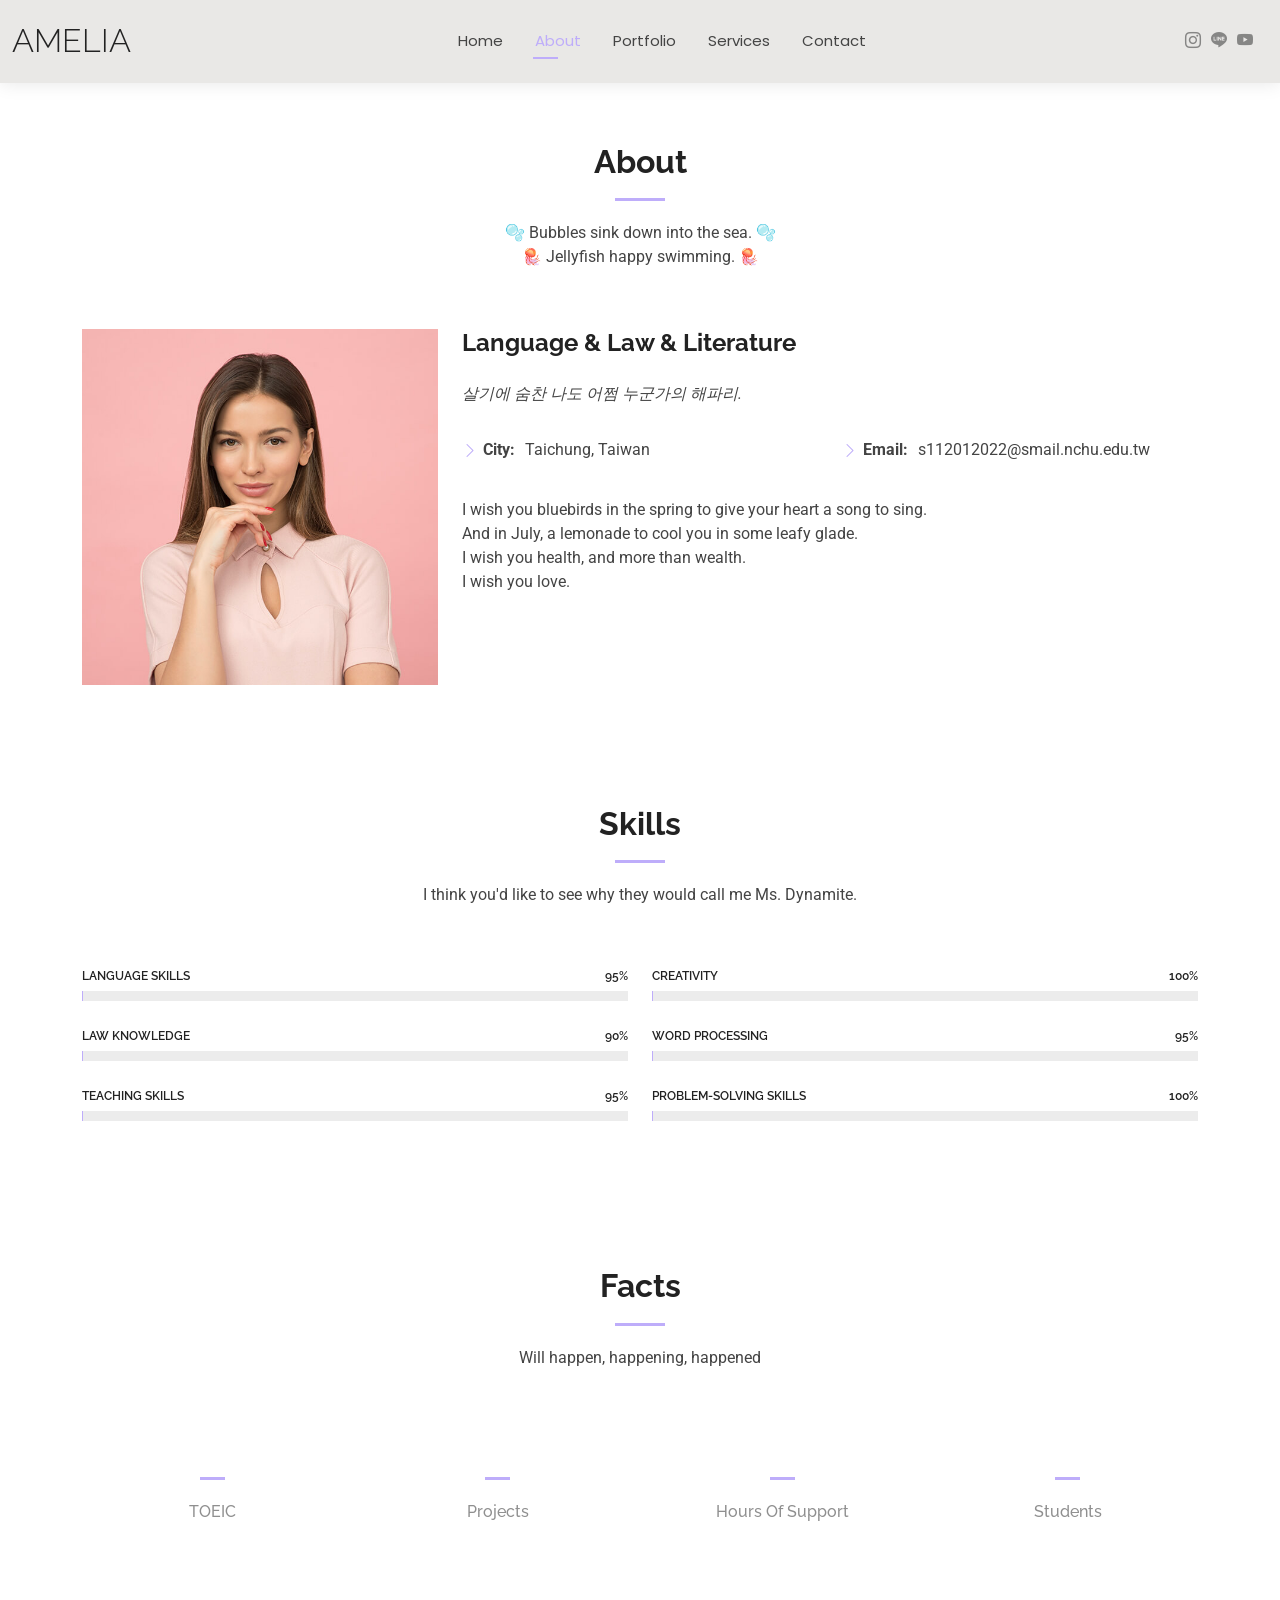
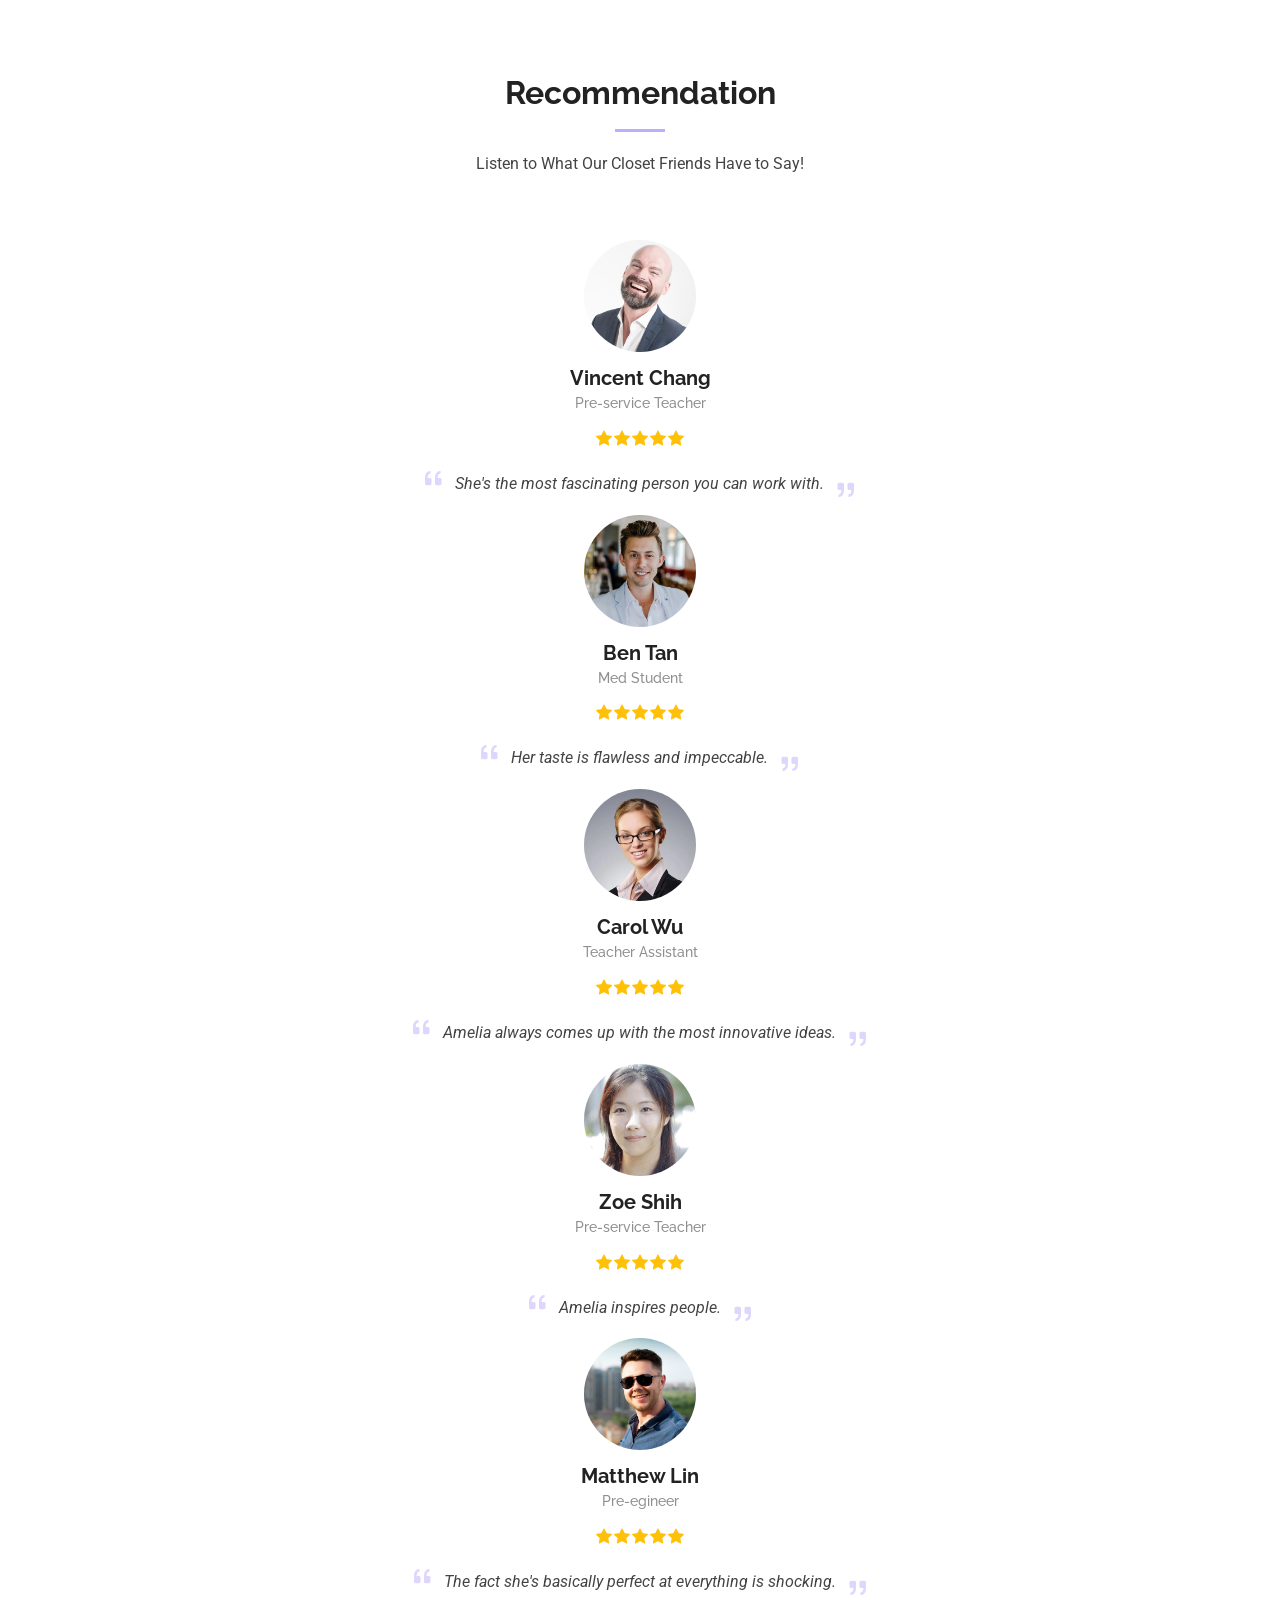
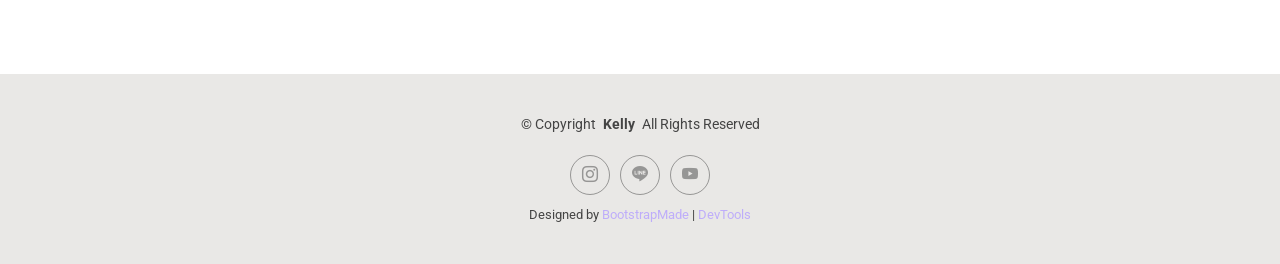
==== commit e8d028b7: "Add files via upload" ====
--- a/about.html
+++ b/about.html
@@ -49,12 +49,11 @@
 
       <nav id="navmenu" class="navmenu">
         <ul>
-          <li><a href="index.html" class="active">Home</a></li>
-          <li><a href="about.html">About</a></li>
+          <li><a href="index.html">Home</a></li>
+          <li><a href="about.html" class="active">About</a></li>
         <!-- <li><a href="resume.html">Resume</a></li> -->
-        <!-- <li><a href="services.html">Services</a></li> -->
-        <!-- <li><a href="portfolio.html">Portfolio</a></li> -->
-        <li class="dropdown"><a href="#"><span>Dropdown</span> <i class="bi bi-chevron-down toggle-dropdown"></i></a>
+        <li><a href="portfolio.html">Portfolio</a></li>
+        <!-- <li class="dropdown"><a href="#"><span>Dropdown</span> <i class="bi bi-chevron-down toggle-dropdown"></i></a>
             <ul>
               <li><a href="#">Dropdown 1</a></li>
               <li class="dropdown"><a href="#"><span>Deep Dropdown</span> <i class="bi bi-chevron-down toggle-dropdown"></i></a>
@@ -70,7 +69,8 @@
               <li><a href="#">Dropdown 3</a></li>
               <li><a href="#">Dropdown 4</a></li>
             </ul>
-          </li>
+          </li> -->
+          <li><a href="services.html">Services</a></li>
           <li><a href="contact.html">Contact</a></li>
         </ul>
         <i class="mobile-nav-toggle d-xl-none bi bi-list"></i>
@@ -79,7 +79,9 @@
       <div class="header-social-links">
       <!--  <a href="#" class="twitter"><i class="bi bi-twitter-x"></i></a> -->
       <!--  <a href="#" class="facebook"><i class="bi bi-facebook"></i></a> -->
-        <a href="https://www.instagram.com/cupcakkeafreakk/" class="instagram"><i class="bi bi-instagram" target="_blank"></i></a>
+        <a href="https://www.instagram.com/matsuri.93?igsh=MWt0cXF5dmk4d3llag==" class="instagram" target="_blank"><i class="bi bi-instagram"></i></a>
+        <a href="https://line.me/ti/p/NBkm4iWJAl" class="line" target="_blank"><i class="bi bi-line"></i></a>
+        <a href="https://youtu.be/dQw4w9WgXcQ?si=Q1DPz4vfiVo5fPMh" class="youtube" target="_blank"><i class="bi bi-youtube"></i></a>
       <!--  <a href="#" class="linkedin"><i class="bi bi-linkedin"></i></a> -->
       </div>
 
@@ -94,7 +96,7 @@
       <!-- Section Title -->
       <div class="container section-title" data-aos="fade-up">
         <h2>About</h2>
-        <p>Coolest dude with the biggest dick in the world.</p>
+        <p>🫧 Bubbles sink down into the sea. 🫧 <br> 🪼 Jellyfish happy swimming. 🪼 </p>
       </div><!-- End Section Title -->
 
       <div class="container" data-aos="fade-up" data-aos-delay="100">
@@ -104,17 +106,17 @@
             <img src="assets/img/profile-img.jpg" class="img-fluid" alt="">
           </div>
           <div class="col-lg-8 content">
-            <h2>Language &amp; Law.</h2>
+            <h2>Language &amp; Law &amp; Literature</h2>
             <p class="fst-italic py-3">
-              Sex dragon.
+            살기에 숨찬 나도 어쩜 누군가의 해파리.
             </p>
             <div class="row">
               <div class="col-lg-6">
                 <ul>
                 <!-- <li><i class="bi bi-chevron-right"></i> <strong>Birthday:</strong> <span>31 August 2005</span></li> -->
-                  <li><i class="bi bi-chevron-right"></i> <strong>Website:</strong> <span>s112012022@smail.nchu.edu.tw</span></li>
+                <!-- <li><i class="bi bi-chevron-right"></i> <strong>Website:</strong> <span>s112012022@smail.nchu.edu.tw</span></li> -->
                 <!-- <li><i class="bi bi-chevron-right"></i> <strong>Phone:</strong> <span>+09 58 105379</span></li> -->
-                <!-- <li><i class="bi bi-chevron-right"></i> <strong>City:</strong> <span>Taichung, Taiwan</span></li> -->
+                <li><i class="bi bi-chevron-right"></i> <strong>City:</strong> <span>Taichung, Taiwan</span></li>
                 </ul>
               </div>
               <div class="col-lg-6">
@@ -127,8 +129,13 @@
               </div>
             </div>
             <p class="py-3">
-              Officiis eligendi itaque labore et dolorum mollitia officiis optio vero. Quisquam sunt adipisci omnis et ut. Nulla accusantium dolor incidunt officia tempore. Et eius omnis.
-              Cupiditate ut dicta maxime officiis quidem quia. Sed et consectetur qui quia repellendus itaque neque.
+            I wish you bluebirds in the spring to give your heart a song to sing. 
+            <br>
+            And in July, a lemonade to cool you in some leafy glade. 
+            <br>
+            I wish you health, and more than wealth. 
+            <br>
+            I wish you love. 
             </p>
           </div>
         </div>
@@ -143,7 +150,7 @@
       <!-- Section Title -->
       <div class="container section-title" data-aos="fade-up">
         <h2>Skills</h2>
-        <p>Necessitatibus eius consequatur ex aliquid fuga eum quidem sint consectetur velit</p>
+        <p>I think you'd like to see why they would call me Ms. Dynamite.</p>
       </div><!-- End Section Title -->
 
       <div class="container" data-aos="fade-up" data-aos-delay="100">
@@ -153,58 +160,58 @@
           <div class="col-lg-6">
 
             <div class="progress">
-              <span class="skill"><span>Sex Power</span> <i class="val">100%</i></span>
+              <span class="skill"><span>Language Skills</span> <i class="val">95%</i></span>
+              <div class="progress-bar-wrap">
+                <div class="progress-bar" role="progressbar" aria-valuenow="95" aria-valuemin="0" aria-valuemax="100"></div>
+              </div>
+            </div><!-- End Skills Item -->
+
+            <div class="progress">
+              <span class="skill"><span>Law Knowledge</span> <i class="val">90%</i></span>
+              <div class="progress-bar-wrap">
+                <div class="progress-bar" role="progressbar" aria-valuenow="90" aria-valuemin="0" aria-valuemax="100"></div>
+              </div>
+            </div><!-- End Skills Item -->
+
+            <div class="progress">
+              <span class="skill"><span></span>Teaching Skills<i class="val">95%</i></span>
+              <div class="progress-bar-wrap">
+                <div class="progress-bar" role="progressbar" aria-valuenow="95" aria-valuemin="0" aria-valuemax="100"></div>
+              </div>
+            </div><!-- End Skills Item -->
+
+          </div>
+
+          <div class="col-lg-6">
+
+            <div class="progress">
+              <span class="skill"><span>Creativity</span> <i class="val">100%</i></span>
               <div class="progress-bar-wrap">
                 <div class="progress-bar" role="progressbar" aria-valuenow="100" aria-valuemin="0" aria-valuemax="100"></div>
               </div>
             </div><!-- End Skills Item -->
 
             <div class="progress">
-              <span class="skill"><span>Dick Power</span> <i class="val">100%</i></span>
+              <span class="skill"><span>Word Processing</span> <i class="val">95%</i></span>
+              <div class="progress-bar-wrap">
+                <div class="progress-bar" role="progressbar" aria-valuenow="95" aria-valuemin="0" aria-valuemax="100"></div>
+              </div>
+            </div><!-- End Skills Item -->
+
+            <div class="progress">
+              <span class="skill"><span>Problem-solving Skills</span> <i class="val">100%</i></span>
               <div class="progress-bar-wrap">
                 <div class="progress-bar" role="progressbar" aria-valuenow="100" aria-valuemin="0" aria-valuemax="100"></div>
               </div>
             </div><!-- End Skills Item -->
 
-            <div class="progress">
-              <span class="skill"><span>Gag Reflex</span> <i class="val">75%</i></span>
-              <div class="progress-bar-wrap">
-                <div class="progress-bar" role="progressbar" aria-valuenow="75" aria-valuemin="0" aria-valuemax="100"></div>
-              </div>
-            </div><!-- End Skills Item -->
-
           </div>
 
-          <div class="col-lg-6">
-
-            <div class="progress">
-              <span class="skill"><span>Libido</span> <i class="val">75%</i></span>
-              <div class="progress-bar-wrap">
-                <div class="progress-bar" role="progressbar" aria-valuenow="75" aria-valuemin="0" aria-valuemax="100"></div>
-              </div>
-            </div><!-- End Skills Item -->
-
-            <div class="progress">
-              <span class="skill"><span>WordPress/CMS</span> <i class="val">90%</i></span>
-              <div class="progress-bar-wrap">
-                <div class="progress-bar" role="progressbar" aria-valuenow="90" aria-valuemin="0" aria-valuemax="100"></div>
-              </div>
-            </div><!-- End Skills Item -->
-
-            <div class="progress">
-              <span class="skill"><span>Photoshop</span> <i class="val">55%</i></span>
-              <div class="progress-bar-wrap">
-                <div class="progress-bar" role="progressbar" aria-valuenow="55" aria-valuemin="0" aria-valuemax="100"></div>
-              </div>
-            </div><!-- End Skills Item -->
-
-          </div>
-
         </div>
 
       </div>
 
-    </section><!-- /Skills Section -->
+    </section> <!-- /Skills Section -->
 
     <!-- Stats Section -->
     <section id="stats" class="stats section">
@@ -212,7 +219,7 @@
       <!-- Section Title -->
       <div class="container section-title" data-aos="fade-up">
         <h2>Facts</h2>
-        <p>Necessitatibus eius consequatur ex aliquid fuga eum quidem sint consectetur velit</p>
+        <p>Will happen, happening, happened</p>
       </div><!-- End Section Title -->
 
       <div class="container" data-aos="fade-up" data-aos-delay="100">
@@ -221,29 +228,29 @@
 
           <div class="col-lg-3 col-md-6">
             <div class="stats-item text-center w-100 h-100">
-              <span data-purecounter-start="0" data-purecounter-end="232" data-purecounter-duration="1" class="purecounter"></span>
-              <p>Clients</p>
+              <span data-purecounter-start="0" data-purecounter-end="970" data-purecounter-duration="1" class="purecounter"></span>
+              <p>TOEIC</p>
             </div>
           </div><!-- End Stats Item -->
 
           <div class="col-lg-3 col-md-6">
             <div class="stats-item text-center w-100 h-100">
-              <span data-purecounter-start="0" data-purecounter-end="521" data-purecounter-duration="1" class="purecounter"></span>
+              <span data-purecounter-start="0" data-purecounter-end="97" data-purecounter-duration="1" class="purecounter"></span>
               <p>Projects</p>
             </div>
-          </div><!-- End Stats Item -->
+          </div> <!-- End Stats Item -->
 
           <div class="col-lg-3 col-md-6">
             <div class="stats-item text-center w-100 h-100">
-              <span data-purecounter-start="0" data-purecounter-end="1453" data-purecounter-duration="1" class="purecounter"></span>
+              <span data-purecounter-start="0" data-purecounter-end="2112" data-purecounter-duration="1" class="purecounter"></span>
               <p>Hours Of Support</p>
             </div>
           </div><!-- End Stats Item -->
 
           <div class="col-lg-3 col-md-6">
             <div class="stats-item text-center w-100 h-100">
-              <span data-purecounter-start="0" data-purecounter-end="32" data-purecounter-duration="1" class="purecounter"></span>
-              <p>Workers</p>
+              <span data-purecounter-start="0" data-purecounter-end="170" data-purecounter-duration="1" class="purecounter"></span>
+              <p>Students</p>
             </div>
           </div><!-- End Stats Item -->
 
@@ -292,7 +299,7 @@
                 </div>
                 <p>
                   <i class="bi bi-quote quote-icon-left"></i>
-                  <span>他的老二是我見過最大的</span>
+                  <span>She's the most fascinating person you can work with.</span>
                   <i class="bi bi-quote quote-icon-right"></i>
                 </p>
               </div>
@@ -300,7 +307,7 @@
 
             <div class="swiper-slide">
               <div class="testimonial-item">
-                <img src="assets/img/testimonials/testimonials-2.jpg" class="testimonial-img" alt="">
+                <img src="assets/img/testimonials/testimonials-4.jpg" class="testimonial-img" alt="">
                 <h3>Ben Tan</h3>
                 <h4>Med Student</h4>
                 <div class="stars">
@@ -308,7 +315,7 @@
                 </div>
                 <p>
                   <i class="bi bi-quote quote-icon-left"></i>
-                  <span>從來沒在瑪利歐賽車贏過他</span>
+                  <span>Her taste is flawless and impeccable.</span>
                   <i class="bi bi-quote quote-icon-right"></i>
                 </p>
               </div>
@@ -324,7 +331,7 @@
                 </div>
                 <p>
                   <i class="bi bi-quote quote-icon-left"></i>
-                  <span>條碼twins</span>
+                  <span>Amelia always comes up with the most innovative ideas.</span>
                   <i class="bi bi-quote quote-icon-right"></i>
                 </p>
               </div>
@@ -332,7 +339,7 @@
 
             <div class="swiper-slide">
               <div class="testimonial-item">
-                <img src="assets/img/testimonials/testimonials-4.jpg" class="testimonial-img" alt="">
+                <img src="assets/img/testimonials/testimonials-2.jpg" class="testimonial-img" alt="">
                 <h3>Zoe Shih</h3>
                 <h4>Pre-service Teacher</h4>
                 <div class="stars">
@@ -340,7 +347,7 @@
                 </div>
                 <p>
                   <i class="bi bi-quote quote-icon-left"></i>
-                  <span>每次講話都會嚇到我</span>
+                  <span>Amelia inspires people.</span>
                   <i class="bi bi-quote quote-icon-right"></i>
                 </p>
               </div>
@@ -356,7 +363,7 @@
                 </div>
                 <p>
                   <i class="bi bi-quote quote-icon-left"></i>
-                  <span>不是哥們</span>
+                  <span>The fact she's basically perfect at everything is shocking.</span>
                   <i class="bi bi-quote quote-icon-right"></i>
                 </p>
               </div>
@@ -379,10 +386,12 @@
         <p>© <span>Copyright</span> <strong class="px-1 sitename">Kelly</strong> <span>All Rights Reserved<br></span></p>
       </div>
       <div class="social-links d-flex justify-content-center">
-        <a href=""><i class="bi bi-twitter-x"></i></a>
-        <a href=""><i class="bi bi-facebook"></i></a>
-        <a href=""><i class="bi bi-instagram"></i></a>
-        <a href=""><i class="bi bi-linkedin"></i></a>
+      <!--  <a href="#" class="twitter"><i class="bi bi-twitter-x"></i></a> -->
+      <!--  <a href="#" class="facebook"><i class="bi bi-facebook"></i></a> -->
+        <a href="https://www.instagram.com/matsuri.93?igsh=MWt0cXF5dmk4d3llag==" class="instagram" target="_blank"><i class="bi bi-instagram"></i></a>
+        <a href="https://line.me/ti/p/NBkm4iWJAl" class="line" target="_blank"><i class="bi bi-line"></i></a>
+        <a href="https://youtu.be/dQw4w9WgXcQ?si=Q1DPz4vfiVo5fPMh" class="youtube" target="_blank"><i class="bi bi-youtube"></i></a>
+      <!--  <a href="#" class="linkedin"><i class="bi bi-linkedin"></i></a> -->
       </div>
       <div class="credits">
         <!-- All the links in the footer should remain intact. -->
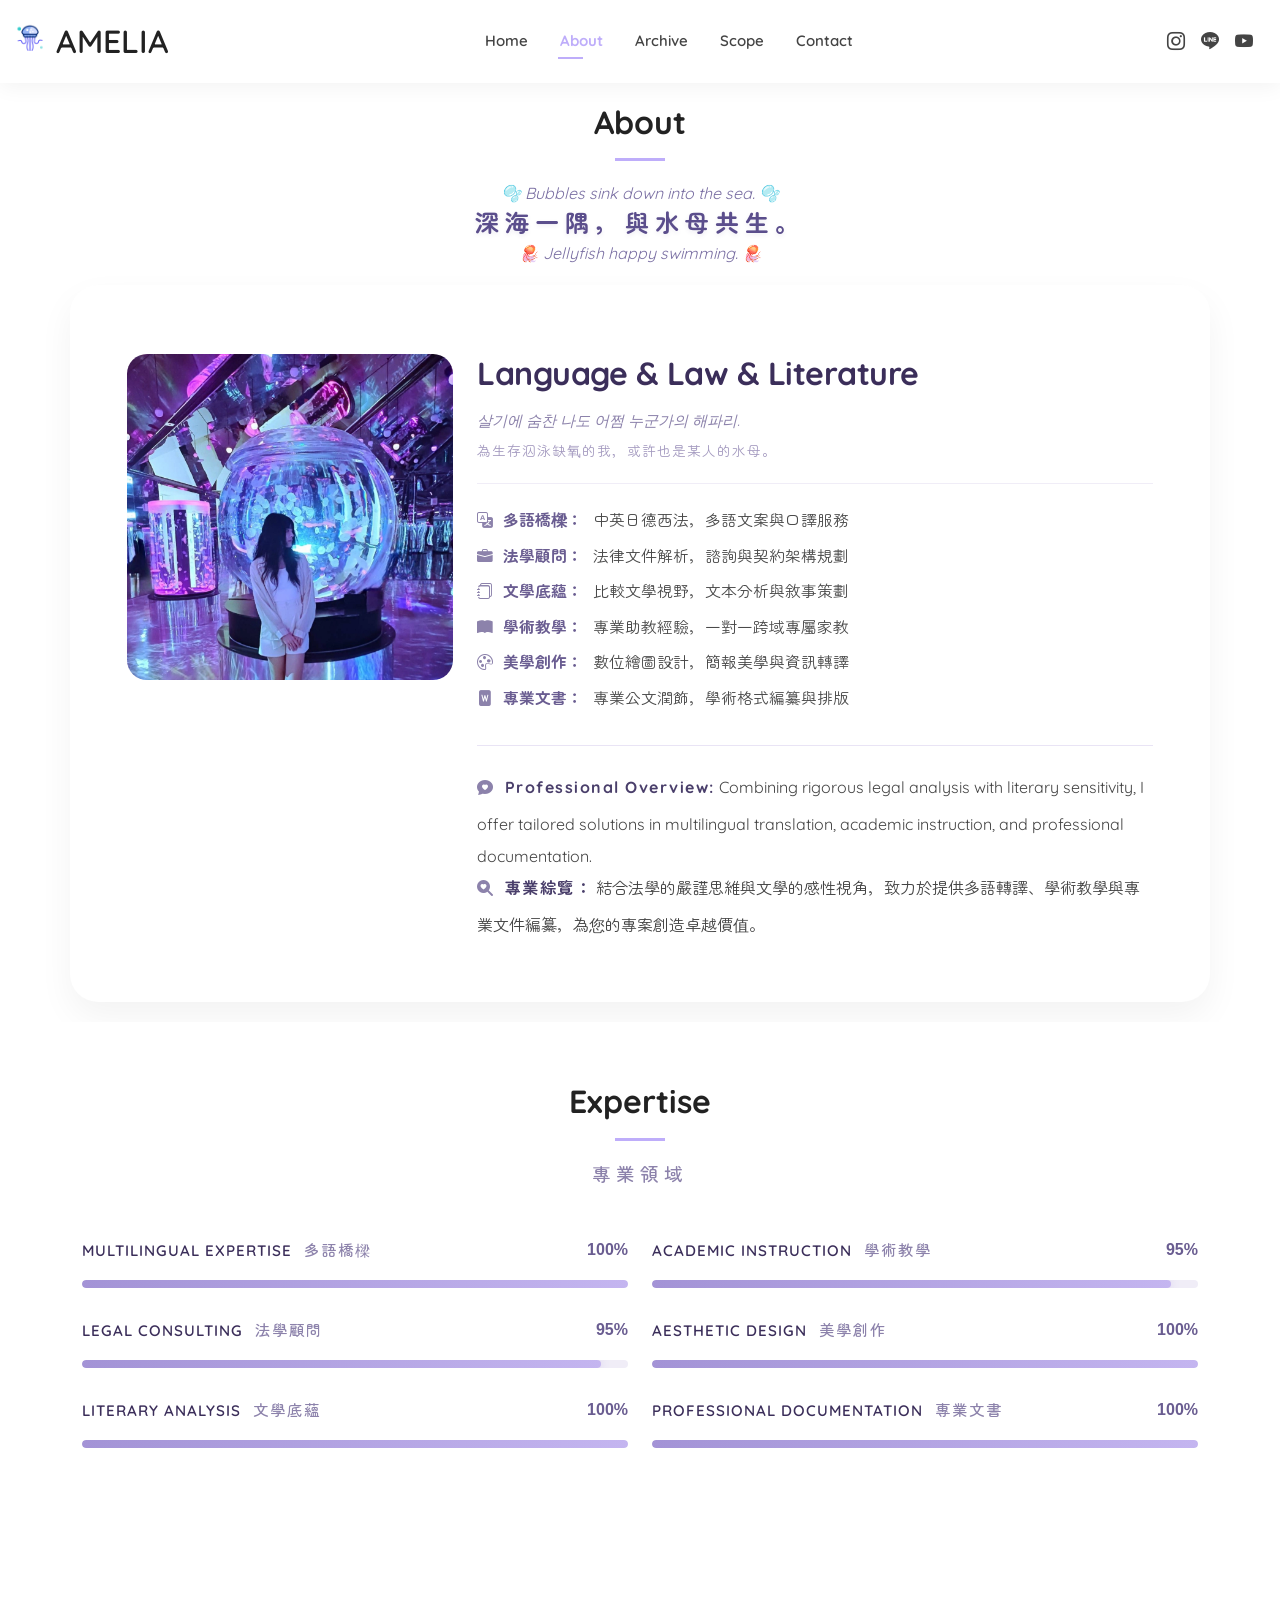
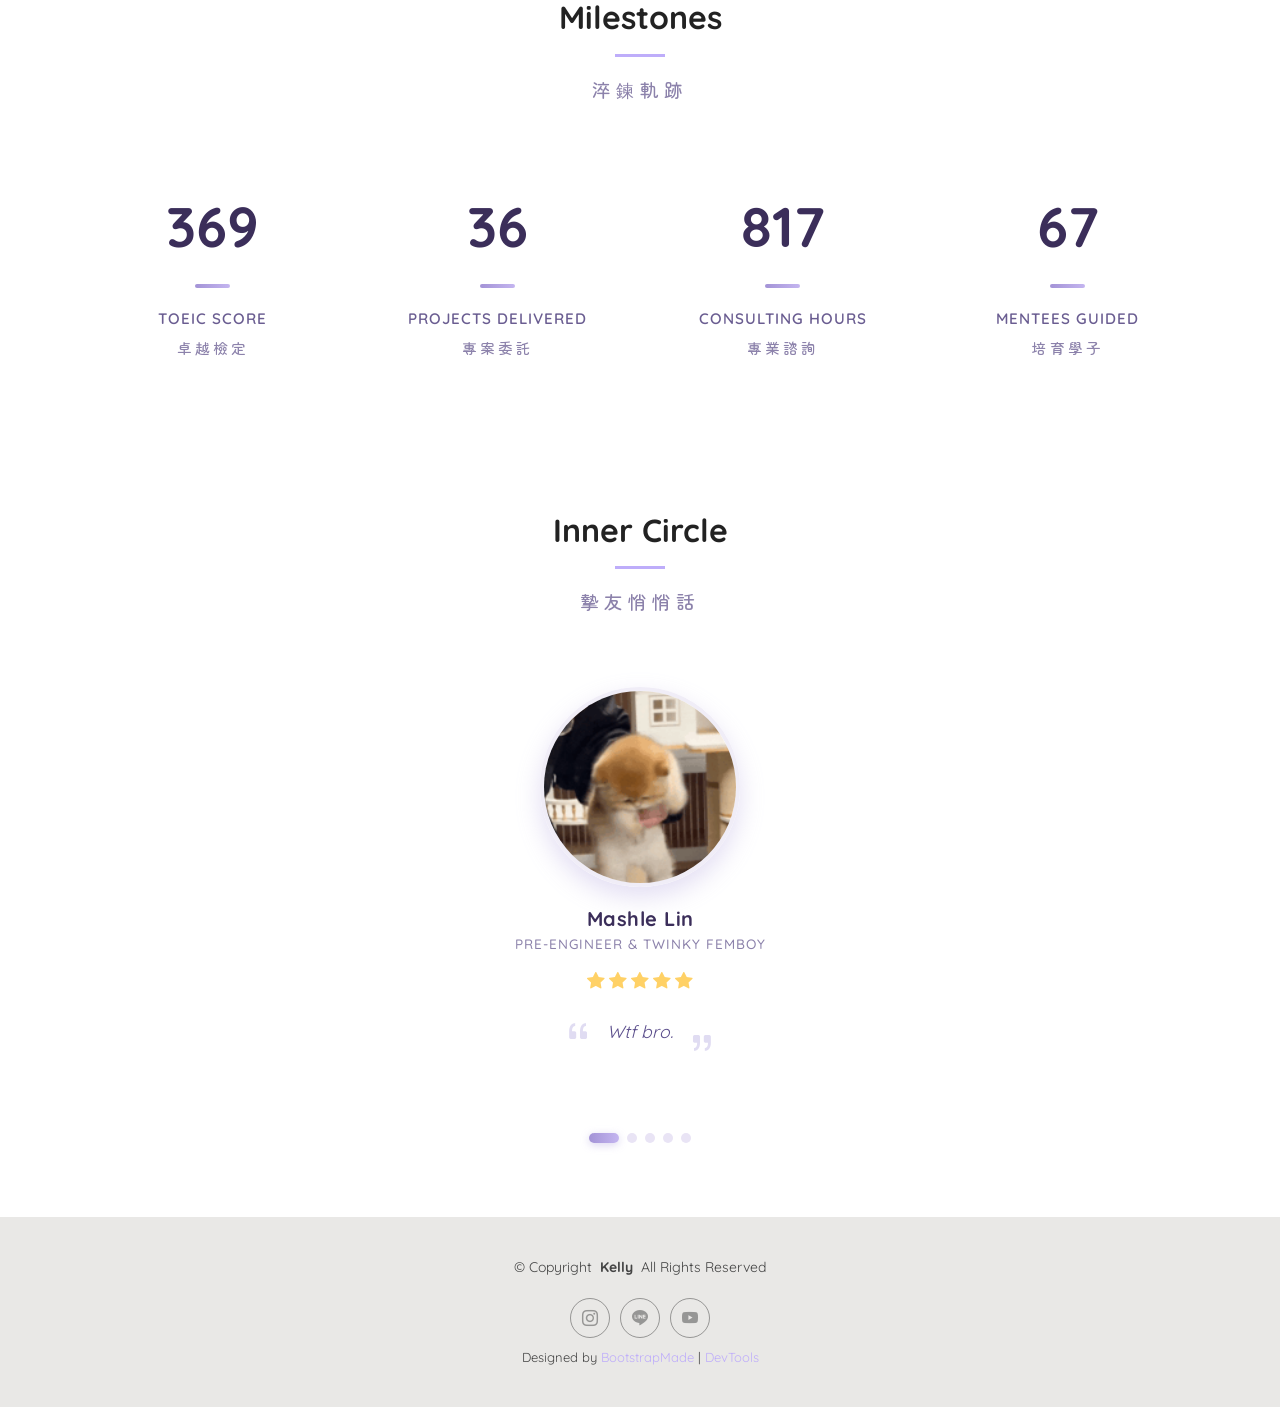
==== commit 2e7e813a: "Add files via upload" ====
--- a/about.html
+++ b/about.html
@@ -9,13 +9,13 @@
   <meta name="keywords" content="">
 
   <!-- Favicons -->
-  <link href="assets/img/favicon.png" rel="icon">
+  <link href="assets/img/jellyfish.gif" rel="icon">
   <link href="assets/img/apple-touch-icon.png" rel="apple-touch-icon">
 
   <!-- Fonts -->
   <link href="https://fonts.googleapis.com" rel="preconnect">
   <link href="https://fonts.gstatic.com" rel="preconnect" crossorigin>
-  <link href="https://fonts.googleapis.com/css2?family=Roboto:ital,wght@0,100;0,300;0,400;0,500;0,700;0,900;1,100;1,300;1,400;1,500;1,700;1,900&family=Poppins:ital,wght@0,100;0,200;0,300;0,400;0,500;0,600;0,700;0,800;0,900;1,100;1,200;1,300;1,400;1,500;1,600;1,700;1,800;1,900&family=Raleway:ital,wght@0,100;0,200;0,300;0,400;0,500;0,600;0,700;0,800;0,900;1,100;1,200;1,300;1,400;1,500;1,600;1,700;1,800;1,900&display=swap" rel="stylesheet">
+  <link href="https://fonts.googleapis.com/css2?family=Quicksand:wght@300;400;500;600;700&family=Zen+Maru+Gothic:wght@300;400;500;700&display=swap" rel="stylesheet">
 
   <!-- Vendor CSS Files -->
   <link href="assets/vendor/bootstrap/css/bootstrap.min.css" rel="stylesheet">
@@ -36,350 +36,348 @@
   ======================================================== -->
 </head>
 
-<body class="about-page">
-
-  <header id="header" class="header d-flex align-items-center light-background sticky-top">
+<body class="index-page">
+
+  <header id="header" class="header d-flex align-items-center sticky-top">
     <div class="container-fluid position-relative d-flex align-items-center justify-content-between">
-
-      <a href="index.html" class="logo d-flex align-items-center me-auto me-xl-0">
-        <!-- Uncomment the line below if you also wish to use an image logo -->
-        <!-- <img src="assets/img/logo.png" alt=""> -->
-        <h1 class="sitename">Amelia</h1>
+      
+      <a href="index.html" class="logo d-flex align-items-center me-auto me-xl-0" style="background: transparent !important;">
+        <img src="assets/img/jellyfish.gif" alt="Amelia Logo">
+        <h1 class="sitename" style="background: transparent !important;">Amelia</h1>
       </a>
 
       <nav id="navmenu" class="navmenu">
         <ul>
           <li><a href="index.html">Home</a></li>
           <li><a href="about.html" class="active">About</a></li>
-        <!-- <li><a href="resume.html">Resume</a></li> -->
-        <li><a href="portfolio.html">Portfolio</a></li>
-        <!-- <li class="dropdown"><a href="#"><span>Dropdown</span> <i class="bi bi-chevron-down toggle-dropdown"></i></a>
-            <ul>
-              <li><a href="#">Dropdown 1</a></li>
-              <li class="dropdown"><a href="#"><span>Deep Dropdown</span> <i class="bi bi-chevron-down toggle-dropdown"></i></a>
-                <ul>
-                  <li><a href="#">Deep Dropdown 1</a></li>
-                  <li><a href="#">Deep Dropdown 2</a></li>
-                  <li><a href="#">Deep Dropdown 3</a></li>
-                  <li><a href="#">Deep Dropdown 4</a></li>
-                  <li><a href="#">Deep Dropdown 5</a></li>
-                </ul>
-              </li>
-              <li><a href="#">Dropdown 2</a></li>
-              <li><a href="#">Dropdown 3</a></li>
-              <li><a href="#">Dropdown 4</a></li>
-            </ul>
-          </li> -->
-          <li><a href="services.html">Services</a></li>
+          <li><a href="portfolio.html">Archive</a></li>
+          <li><a href="services.html">Scope</a></li>
           <li><a href="contact.html">Contact</a></li>
         </ul>
         <i class="mobile-nav-toggle d-xl-none bi bi-list"></i>
       </nav>
 
       <div class="header-social-links">
-      <!--  <a href="#" class="twitter"><i class="bi bi-twitter-x"></i></a> -->
-      <!--  <a href="#" class="facebook"><i class="bi bi-facebook"></i></a> -->
-        <a href="https://www.instagram.com/matsuri.93?igsh=MWt0cXF5dmk4d3llag==" class="instagram" target="_blank"><i class="bi bi-instagram"></i></a>
-        <a href="https://line.me/ti/p/NBkm4iWJAl" class="line" target="_blank"><i class="bi bi-line"></i></a>
-        <a href="https://youtu.be/dQw4w9WgXcQ?si=Q1DPz4vfiVo5fPMh" class="youtube" target="_blank"><i class="bi bi-youtube"></i></a>
-      <!--  <a href="#" class="linkedin"><i class="bi bi-linkedin"></i></a> -->
+        <a href="https://www.instagram.com/matsuri.93?igsh=MWt0cXF5dmk4d3llag==" class="instagram" target="_blank" rel="noopener noreferrer"><i class="bi bi-instagram"></i></a>
+        <a href="https://line.me/ti/p/NBkm4iWJAl" class="line" target="_blank" rel="noopener noreferrer"><i class="bi bi-line"></i></a>
+        <a href="https://youtu.be/dQw4w9WgXcQ?si=Q1DPz4vfiVo5fPMh" class="youtube" target="_blank" rel="noopener noreferrer"><i class="bi bi-youtube"></i></a>
       </div>
 
     </div>
   </header>
 
   <main class="main">
+
 
     <!-- About Section -->
     <section id="about" class="about section">
-
-      <!-- Section Title -->
-      <div class="container section-title" data-aos="fade-up">
-        <h2>About</h2>
-        <p>🫧 Bubbles sink down into the sea. 🫧 <br> 🪼 Jellyfish happy swimming. 🪼 </p>
-      </div><!-- End Section Title -->
-
-      <div class="container" data-aos="fade-up" data-aos-delay="100">
-
-        <div class="row gy-4 justify-content-center">
-          <div class="col-lg-4">
-            <img src="assets/img/profile-img.jpg" class="img-fluid" alt="">
-          </div>
-          <div class="col-lg-8 content">
-            <h2>Language &amp; Law &amp; Literature</h2>
-            <p class="fst-italic py-3">
-            살기에 숨찬 나도 어쩜 누군가의 해파리.
-            </p>
-            <div class="row">
-              <div class="col-lg-6">
-                <ul>
-                <!-- <li><i class="bi bi-chevron-right"></i> <strong>Birthday:</strong> <span>31 August 2005</span></li> -->
-                <!-- <li><i class="bi bi-chevron-right"></i> <strong>Website:</strong> <span>s112012022@smail.nchu.edu.tw</span></li> -->
-                <!-- <li><i class="bi bi-chevron-right"></i> <strong>Phone:</strong> <span>+09 58 105379</span></li> -->
-                <li><i class="bi bi-chevron-right"></i> <strong>City:</strong> <span>Taichung, Taiwan</span></li>
-                </ul>
-              </div>
-              <div class="col-lg-6">
-                <ul>
-                <!-- <li><i class="bi bi-chevron-right"></i> <strong>Age:</strong> <span>20</span></li> -->
-                <!-- <li><i class="bi bi-chevron-right"></i> <strong>Degree:</strong> <span>Master</span></li> -->
-                  <li><i class="bi bi-chevron-right"></i> <strong>Email:</strong> <span>s112012022@smail.nchu.edu.tw</span></li>
-                <!-- <li><i class="bi bi-chevron-right"></i> <strong>Freelance:</strong> <span>Available</span></li> -->
-                </ul>
-              </div>
-            </div>
-            <p class="py-3">
-            I wish you bluebirds in the spring to give your heart a song to sing. 
-            <br>
-            And in July, a lemonade to cool you in some leafy glade. 
-            <br>
-            I wish you health, and more than wealth. 
-            <br>
-            I wish you love. 
-            </p>
-          </div>
-        </div>
-
-      </div>
-
-    </section><!-- /About Section -->
+  <div class="container section-title" data-aos="fade-down">
+    <h2>About</h2>
+    <div class="about-poem">
+      <p class="en-line">🫧 Bubbles sink down into the sea. 🫧</p>
+      <p class="zh-line">深海一隅，與水母共生。</p>
+      <p class="en-line">🪼 Jellyfish happy swimming. 🪼</p>
+    </div>
+  </div>
+
+  <div class="container" data-aos="fade-down">
+    <div class="row gy-4">
+      <div class="col-lg-4">
+        <img src="assets/img/Profile Pic.webp" class="img-fluid" style="border-radius: 20px;" data-aos="fade-down">
+      </div>
+      <div class="col-lg-8 content" data-aos="fade-down">
+        <h2>Language &amp; Law &amp; Literature</h2>
+        <p class="quote-text" data-aos="fade-down">
+          살기에 숨찬 나도 어쩜 누군가의 해파리.<br>
+          <span class="zh-translation" data-aos="fade-down">為生存泅泳缺氧的我，或許也是某人的水母。</span>
+        </p>
+        
+        <ul class="professional-points" data-aos="fade-down">
+          <li><i class="bi bi-translate" style="color:#8c82ab; margin-right:10px;"></i> <strong>多語橋樑：</strong>中英日德西法，多語文案與口譯服務</li>
+          <li><i class="bi bi-briefcase-fill" style="color:#8c82ab; margin-right:10px;"></i> <strong>法學顧問：</strong>法律文件解析，諮詢與契約架構規劃</li>
+          <li><i class="bi bi-journals" style="color:#8c82ab; margin-right:10px;"></i> <strong>文學底蘊：</strong>比較文學視野，文本分析與敘事策劃</li>
+          <li><i class="bi bi-book-fill" style="color:#8c82ab; margin-right:10px;"></i> <strong>學術教學：</strong>專業助教經驗，一對一跨域專屬家教</li>
+          <li><i class="bi bi-palette" style="color:#8c82ab; margin-right:10px;"></i> <strong>美學創作：</strong>數位繪圖設計，簡報美學與資訊轉譯</li>
+          <li><i class="bi bi-file-word-fill" style="color:#8c82ab; margin-right:10px;"></i> <strong>專業文書：</strong>專業公文潤飾，學術格式編纂與排版</li>
+        </ul>
+        <p class="overview-text" data-aos="fade-down">
+          <strong><i class="bi bi-chat-heart-fill" style="color:#8c82ab; margin-right:10px;"></i>Professional Overview:</strong>
+          Combining rigorous legal analysis with literary sensitivity, I offer tailored solutions in multilingual translation, academic instruction, and professional documentation.<br>
+          <strong><i class="bi bi-search-heart-fill" style="color:#8c82ab; margin-right:10px;"></i>專業綜覽：</strong>
+          結合法學的嚴謹思維與文學的感性視角，致力於提供多語轉譯、學術教學與專業文件編纂，為您的專案創造卓越價值。
+        </p>
+      </div>
+    </div>
+  </div>
+</section><!-- /About Section -->
+
 
     <!-- Skills Section -->
-    <section id="skills" class="skills section">
-
-      <!-- Section Title -->
-      <div class="container section-title" data-aos="fade-up">
-        <h2>Skills</h2>
-        <p>I think you'd like to see why they would call me Ms. Dynamite.</p>
-      </div><!-- End Section Title -->
-
-      <div class="container" data-aos="fade-up" data-aos-delay="100">
-
-        <div class="row skills-content skills-animation">
-
-          <div class="col-lg-6">
-
-            <div class="progress">
-              <span class="skill"><span>Language Skills</span> <i class="val">95%</i></span>
-              <div class="progress-bar-wrap">
-                <div class="progress-bar" role="progressbar" aria-valuenow="95" aria-valuemin="0" aria-valuemax="100"></div>
-              </div>
-            </div><!-- End Skills Item -->
-
-            <div class="progress">
-              <span class="skill"><span>Law Knowledge</span> <i class="val">90%</i></span>
-              <div class="progress-bar-wrap">
-                <div class="progress-bar" role="progressbar" aria-valuenow="90" aria-valuemin="0" aria-valuemax="100"></div>
-              </div>
-            </div><!-- End Skills Item -->
-
-            <div class="progress">
-              <span class="skill"><span></span>Teaching Skills<i class="val">95%</i></span>
-              <div class="progress-bar-wrap">
-                <div class="progress-bar" role="progressbar" aria-valuenow="95" aria-valuemin="0" aria-valuemax="100"></div>
-              </div>
-            </div><!-- End Skills Item -->
-
-          </div>
-
-          <div class="col-lg-6">
-
-            <div class="progress">
-              <span class="skill"><span>Creativity</span> <i class="val">100%</i></span>
-              <div class="progress-bar-wrap">
-                <div class="progress-bar" role="progressbar" aria-valuenow="100" aria-valuemin="0" aria-valuemax="100"></div>
-              </div>
-            </div><!-- End Skills Item -->
-
-            <div class="progress">
-              <span class="skill"><span>Word Processing</span> <i class="val">95%</i></span>
-              <div class="progress-bar-wrap">
-                <div class="progress-bar" role="progressbar" aria-valuenow="95" aria-valuemin="0" aria-valuemax="100"></div>
-              </div>
-            </div><!-- End Skills Item -->
-
-            <div class="progress">
-              <span class="skill"><span>Problem-solving Skills</span> <i class="val">100%</i></span>
-              <div class="progress-bar-wrap">
-                <div class="progress-bar" role="progressbar" aria-valuenow="100" aria-valuemin="0" aria-valuemax="100"></div>
-              </div>
-            </div><!-- End Skills Item -->
-
-          </div>
-
-        </div>
-
-      </div>
-
-    </section> <!-- /Skills Section -->
+
+<section id="skills" class="skills section">
+
+  <div class="container section-title" data-aos="fade-down">
+    <h2>Expertise</h2>
+    <p class="expertise-zh">專業領域</p>
+  </div>
+  
+  <div class="container" data-aos="fade-down" data-aos-delay="100">
+    <div class="row skills-content skills-animation gy-4">
+
+      <div class="col-lg-6">
+        
+        <div class="progress">
+          <span class="skill">
+            <div class="skill-label">
+              <span class="skill-en">Multilingual Expertise</span>
+              <span class="skill-zh">多語橋樑</span>
+            </div>
+            <i class="val">100%</i>
+          </span>
+          <div class="progress-bar-wrap">
+            <div class="amelia-bar bar-100"></div>
+          </div>
+        </div>
+
+        <div class="progress">
+          <span class="skill">
+            <div class="skill-label">
+              <span class="skill-en">Legal Consulting</span>
+              <span class="skill-zh">法學顧問</span>
+            </div>
+            <i class="val">95%</i>
+          </span>
+          <div class="progress-bar-wrap">
+            <div class="amelia-bar bar-95"></div>
+          </div>
+        </div>
+
+        <div class="progress">
+          <span class="skill">
+            <div class="skill-label">
+              <span class="skill-en">Literary Analysis</span>
+              <span class="skill-zh">文學底蘊</span>
+            </div>
+            <i class="val">100%</i>
+          </span>
+          <div class="progress-bar-wrap">
+            <div class="amelia-bar bar-100"></div>
+          </div>
+        </div>
+
+      </div>
+
+      <div class="col-lg-6">
+        
+        <div class="progress">
+          <span class="skill">
+            <div class="skill-label">
+              <span class="skill-en">Academic Instruction</span>
+              <span class="skill-zh">學術教學</span>
+            </div>
+            <i class="val">95%</i>
+          </span>
+          <div class="progress-bar-wrap">
+            <div class="amelia-bar bar-95"></div>
+          </div>
+        </div>
+
+        <div class="progress">
+          <span class="skill">
+            <div class="skill-label">
+              <span class="skill-en">Aesthetic Design</span>
+              <span class="skill-zh">美學創作</span>
+            </div>
+            <i class="val">100%</i>
+          </span>
+          <div class="progress-bar-wrap">
+            <div class="amelia-bar bar-100"></div>
+          </div>
+        </div>
+
+        <div class="progress">
+          <span class="skill">
+            <div class="skill-label">
+              <span class="skill-en">Professional Documentation</span>
+              <span class="skill-zh">專業文書</span>
+            </div>
+            <i class="val">100%</i>
+          </span>
+          <div class="progress-bar-wrap">
+            <div class="amelia-bar bar-100"></div>
+          </div>
+        </div>
+
+      </div>
+
+    </div>
+  </div>
+</section><!-- End Skills Item -->
 
     <!-- Stats Section -->
     <section id="stats" class="stats section">
 
-      <!-- Section Title -->
-      <div class="container section-title" data-aos="fade-up">
-        <h2>Facts</h2>
-        <p>Will happen, happening, happened</p>
-      </div><!-- End Section Title -->
-
-      <div class="container" data-aos="fade-up" data-aos-delay="100">
-
-        <div class="row gy-4">
-
-          <div class="col-lg-3 col-md-6">
-            <div class="stats-item text-center w-100 h-100">
-              <span data-purecounter-start="0" data-purecounter-end="970" data-purecounter-duration="1" class="purecounter"></span>
-              <p>TOEIC</p>
-            </div>
-          </div><!-- End Stats Item -->
-
-          <div class="col-lg-3 col-md-6">
-            <div class="stats-item text-center w-100 h-100">
-              <span data-purecounter-start="0" data-purecounter-end="97" data-purecounter-duration="1" class="purecounter"></span>
-              <p>Projects</p>
-            </div>
-          </div> <!-- End Stats Item -->
-
-          <div class="col-lg-3 col-md-6">
-            <div class="stats-item text-center w-100 h-100">
-              <span data-purecounter-start="0" data-purecounter-end="2112" data-purecounter-duration="1" class="purecounter"></span>
-              <p>Hours Of Support</p>
-            </div>
-          </div><!-- End Stats Item -->
-
-          <div class="col-lg-3 col-md-6">
-            <div class="stats-item text-center w-100 h-100">
-              <span data-purecounter-start="0" data-purecounter-end="170" data-purecounter-duration="1" class="purecounter"></span>
-              <p>Students</p>
-            </div>
-          </div><!-- End Stats Item -->
-
-        </div>
-
-      </div>
-
-    </section><!-- /Stats Section -->
+  <div class="container section-title" data-aos="fade-down">
+    <h2>Milestones</h2>
+    <p class="milestones-zh">淬鍊軌跡</p>
+  </div>
+
+  <div class="container" data-aos="fade-down" data-aos-delay="100">
+    <div class="row gy-4">
+
+      <div class="col-lg-3 col-md-6">
+        <div class="stats-item text-center w-100 h-100">
+          <span data-purecounter-start="0" data-purecounter-end="970" data-purecounter-duration="1.5" class="purecounter stat-num"></span>
+          <div class="stat-text">
+            <span class="stat-en">TOEIC Score</span>
+            <span class="stat-zh">卓越檢定</span>
+          </div>
+        </div>
+      </div>
+
+      <div class="col-lg-3 col-md-6">
+        <div class="stats-item text-center w-100 h-100">
+          <span data-purecounter-start="0" data-purecounter-end="97" data-purecounter-duration="1.5" class="purecounter stat-num"></span>
+          <div class="stat-text">
+            <span class="stat-en">Projects Delivered</span>
+            <span class="stat-zh">專案委託</span>
+          </div>
+        </div>
+      </div>
+
+      <div class="col-lg-3 col-md-6">
+        <div class="stats-item text-center w-100 h-100">
+          <span data-purecounter-start="0" data-purecounter-end="2112" data-purecounter-duration="1.5" class="purecounter stat-num"></span>
+          <div class="stat-text">
+            <span class="stat-en">Consulting Hours</span>
+            <span class="stat-zh">專業諮詢</span>
+          </div>
+        </div>
+      </div>
+
+      <div class="col-lg-3 col-md-6">
+        <div class="stats-item text-center w-100 h-100">
+          <span data-purecounter-start="0" data-purecounter-end="170" data-purecounter-duration="1.5" class="purecounter stat-num"></span>
+          <div class="stat-text">
+            <span class="stat-en">Mentees Guided</span>
+            <span class="stat-zh">培育學子</span>
+          </div>
+        </div>
+      </div>
+
+    </div>
+  </div>
+</section><!-- /Stats Section -->
+
 
     <!-- Testimonials Section -->
     <section id="testimonials" class="testimonials section">
 
-      <!-- Section Title -->
-      <div class="container section-title" data-aos="fade-up">
-        <h2>Recommendation</h2>
-        <p>Listen to What Our Closet Friends Have to Say!</p>
-      </div><!-- End Section Title -->
-
-      <div class="container" data-aos="fade-up" data-aos-delay="100">
-
-        <div class="swiper init-swiper">
-          <script type="application/json" class="swiper-config">
-            {
-              "loop": true,
-              "speed": 600,
-              "autoplay": {
-                "delay": 5000
-              },
-              "slidesPerView": "auto",
-              "pagination": {
-                "el": ".swiper-pagination",
-                "type": "bullets",
-                "clickable": true
-              }
-            }
-          </script>
-          <div class="swiper-wrapper">
-
-            <div class="swiper-slide">
-              <div class="testimonial-item">
-                <img src="assets/img/testimonials/testimonials-1.jpg" class="testimonial-img" alt="">
-                <h3>Vincent Chang</h3>
-                <h4>Pre-service Teacher</h4>
-                <div class="stars">
-                  <i class="bi bi-star-fill"></i><i class="bi bi-star-fill"></i><i class="bi bi-star-fill"></i><i class="bi bi-star-fill"></i><i class="bi bi-star-fill"></i>
-                </div>
-                <p>
-                  <i class="bi bi-quote quote-icon-left"></i>
-                  <span>She's the most fascinating person you can work with.</span>
-                  <i class="bi bi-quote quote-icon-right"></i>
-                </p>
-              </div>
-            </div><!-- End testimonial item -->
-
-            <div class="swiper-slide">
-              <div class="testimonial-item">
-                <img src="assets/img/testimonials/testimonials-4.jpg" class="testimonial-img" alt="">
-                <h3>Ben Tan</h3>
-                <h4>Med Student</h4>
-                <div class="stars">
-                  <i class="bi bi-star-fill"></i><i class="bi bi-star-fill"></i><i class="bi bi-star-fill"></i><i class="bi bi-star-fill"></i><i class="bi bi-star-fill"></i>
-                </div>
-                <p>
-                  <i class="bi bi-quote quote-icon-left"></i>
-                  <span>Her taste is flawless and impeccable.</span>
-                  <i class="bi bi-quote quote-icon-right"></i>
-                </p>
-              </div>
-            </div><!-- End testimonial item -->
-
-            <div class="swiper-slide">
-              <div class="testimonial-item">
-                <img src="assets/img/testimonials/testimonials-3.jpg" class="testimonial-img" alt="">
-                <h3>Carol Wu</h3>
-                <h4>Teacher Assistant</h4>
-                <div class="stars">
-                  <i class="bi bi-star-fill"></i><i class="bi bi-star-fill"></i><i class="bi bi-star-fill"></i><i class="bi bi-star-fill"></i><i class="bi bi-star-fill"></i>
-                </div>
-                <p>
-                  <i class="bi bi-quote quote-icon-left"></i>
-                  <span>Amelia always comes up with the most innovative ideas.</span>
-                  <i class="bi bi-quote quote-icon-right"></i>
-                </p>
-              </div>
-            </div><!-- End testimonial item -->
-
-            <div class="swiper-slide">
-              <div class="testimonial-item">
-                <img src="assets/img/testimonials/testimonials-2.jpg" class="testimonial-img" alt="">
-                <h3>Zoe Shih</h3>
-                <h4>Pre-service Teacher</h4>
-                <div class="stars">
-                  <i class="bi bi-star-fill"></i><i class="bi bi-star-fill"></i><i class="bi bi-star-fill"></i><i class="bi bi-star-fill"></i><i class="bi bi-star-fill"></i>
-                </div>
-                <p>
-                  <i class="bi bi-quote quote-icon-left"></i>
-                  <span>Amelia inspires people.</span>
-                  <i class="bi bi-quote quote-icon-right"></i>
-                </p>
-              </div>
-            </div><!-- End testimonial item -->
-
-            <div class="swiper-slide">
-              <div class="testimonial-item">
-                <img src="assets/img/testimonials/testimonials-5.jpg" class="testimonial-img" alt="">
-                <h3>Matthew Lin</h3>
-                <h4>Pre-egineer</h4>
-                <div class="stars">
-                  <i class="bi bi-star-fill"></i><i class="bi bi-star-fill"></i><i class="bi bi-star-fill"></i><i class="bi bi-star-fill"></i><i class="bi bi-star-fill"></i>
-                </div>
-                <p>
-                  <i class="bi bi-quote quote-icon-left"></i>
-                  <span>The fact she's basically perfect at everything is shocking.</span>
-                  <i class="bi bi-quote quote-icon-right"></i>
-                </p>
-              </div>
-            </div><!-- End testimonial item -->
-
-          </div>
-          <div class="swiper-pagination"></div>
-        </div>
-
-      </div>
-
-    </section><!-- /Testimonials Section -->
+  <div class="container section-title" data-aos="fade-down">
+    <h2>Inner Circle</h2>
+    <p class="inner-circle-zh">摯友悄悄話</p>
+  </div>
+  <div class="container" data-aos="fade-down" data-aos-delay="100">
+    <div class="swiper init-swiper">
+      <script type="application/json" class="swiper-config">
+        {
+          "loop": true,
+          "speed": 600,
+          "autoplay": {
+            "delay": 5000
+          },
+          "slidesPerView": "auto",
+          "pagination": {
+            "el": ".swiper-pagination",
+            "type": "bullets",
+            "clickable": true
+          }
+        }
+      </script>
+      <div class="swiper-wrapper">
+
+        <div class="swiper-slide">
+          <div class="testimonial-item">
+            <img src="assets/img/testimonials/Femboy.gif" class="testimonial-img" alt="">
+            <h3>Mashle Lin</h3>
+            <h4>Pre-engineer &amp; Twinky Femboy</h4>
+            <div class="stars">
+              <i class="bi bi-star-fill"></i><i class="bi bi-star-fill"></i><i class="bi bi-star-fill"></i><i class="bi bi-star-fill"></i><i class="bi bi-star-fill"></i>
+            </div>
+            <p>
+              <i class="bi bi-quote quote-icon-left"></i>
+              <span>Wtf bro.</span>
+              <i class="bi bi-quote quote-icon-right"></i>
+            </p>
+          </div>
+        </div><div class="swiper-slide">
+          <div class="testimonial-item">
+            <img src="assets/img/testimonials/VinDiesel.webp" class="testimonial-img" alt="">
+            <h3>Vinvin Diesel</h3>
+            <h4>Pre-service Teacher &amp; Best Dih Sucka</h4>
+            <div class="stars">
+              <i class="bi bi-star-fill"></i><i class="bi bi-star-fill"></i><i class="bi bi-star-fill"></i><i class="bi bi-star-fill"></i><i class="bi bi-star-fill"></i>
+            </div>
+            <p>
+              <i class="bi bi-quote quote-icon-left"></i>
+              <span>YOu ArE ON FIRE!! ❤️‍🔥❤️‍🔥</span>
+              <i class="bi bi-quote quote-icon-right"></i>
+            </p>
+          </div>
+        </div><div class="swiper-slide">
+          <div class="testimonial-item">
+            <img src="assets/img/testimonials/Patient.webp" class="testimonial-img" alt="">
+            <h3>Patient Wu</h3>
+            <h4>Chinese Chairman &amp; Teaching Assistant</h4>
+            <div class="stars">
+              <i class="bi bi-star-fill"></i><i class="bi bi-star-fill"></i><i class="bi bi-star-fill"></i><i class="bi bi-star-fill"></i><i class="bi bi-star-fill"></i>
+            </div>
+            <p>
+              <i class="bi bi-quote quote-icon-left"></i>
+              <span>A professional Cupcakke master.</span>
+              <i class="bi bi-quote quote-icon-right"></i>
+            </p>
+          </div>
+        </div><div class="swiper-slide">
+          <div class="testimonial-item">
+            <img src="assets/img/testimonials/Zoe.webp" class="testimonial-img" alt="">
+            <h3>Zoe Shih</h3>
+            <h4>Pre-service Teacher &amp; Gokuraku Jodo</h4>
+            <div class="stars">
+              <i class="bi bi-star-fill"></i><i class="bi bi-star-fill"></i><i class="bi bi-star-fill"></i><i class="bi bi-star-fill"></i><i class="bi bi-star-fill"></i>
+            </div>
+            <p>
+              <i class="bi bi-quote quote-icon-left"></i>
+              <span>I wonder how, I wonder why, yesterday you told me 'bout the blue blue sky.</span>
+              <i class="bi bi-quote quote-icon-right"></i>
+            </p>
+          </div>
+        </div><div class="swiper-slide">
+          <div class="testimonial-item">
+            <img src="assets/img/testimonials/egghead.webp" class="testimonial-img" alt="">
+            <h3>Ben Tan</h3>
+            <h4>Med Student &amp; Best Ass</h4>
+            <div class="stars">
+              <i class="bi bi-star-fill"></i><i class="bi bi-star-fill"></i><i class="bi bi-star-fill"></i><i class="bi bi-star-fill"></i><i class="bi bi-star-fill"></i>
+            </div>
+            <p>
+              <i class="bi bi-quote quote-icon-left"></i>
+              <span>The fact she is perfect at everything is shocking!!</span>
+              <i class="bi bi-quote quote-icon-right"></i>
+            </p>
+          </div>
+        </div></div>
+      <div class="swiper-pagination"></div>
+    </div>
+  </div>
+</section><!-- /Testimonials Section -->
+
 
   </main>
 
+
   <footer id="footer" class="footer light-background">
+
 
     <div class="container">
       <div class="copyright text-center ">
@@ -402,13 +400,17 @@
       </div>
     </div>
 
+
   </footer>
+
 
   <!-- Scroll Top -->
   <a href="#" id="scroll-top" class="scroll-top d-flex align-items-center justify-content-center"><i class="bi bi-arrow-up-short"></i></a>
 
+
   <!-- Preloader -->
   <div id="preloader"></div>
+
 
   <!-- Vendor JS Files -->
   <script src="assets/vendor/bootstrap/js/bootstrap.bundle.min.js"></script>
@@ -421,9 +423,12 @@
   <script src="assets/vendor/imagesloaded/imagesloaded.pkgd.min.js"></script>
   <script src="assets/vendor/isotope-layout/isotope.pkgd.min.js"></script>
 
+
   <!-- Main JS File -->
   <script src="assets/js/main.js"></script>
 
+
 </body>
 
+
 </html>
--- a/assets/css/main.css
+++ b/assets/css/main.css
@@ -12,9 +12,9 @@
 --------------------------------------------------------------*/
 /* Fonts */
 :root {
-  --default-font: "Roboto",  system-ui, -apple-system, "Segoe UI", Roboto, "Helvetica Neue", Arial, "Noto Sans", "Liberation Sans", sans-serif, "Apple Color Emoji", "Segoe UI Emoji", "Segoe UI Symbol", "Noto Color Emoji";
-  --heading-font: "Raleway",  sans-serif;
-  --nav-font: "Poppins",  sans-serif;
+  --default-font: "Quicksand", "Zen Maru Gothic", sans-serif;
+  --heading-font: "Quicksand", "Zen Maru Gothic", sans-serif;
+  --nav-font:     "Quicksand", "Zen Maru Gothic", sans-serif;
 }
 
 /* Global Colors - The following color variables are used throughout the website. Updating them here will change the color scheme of the entire website */
@@ -22,7 +22,7 @@
   --background-color: #ffffff; /* Background color for the entire website, including individual sections */
   --default-color: #444444; /* Default color used for the majority of the text content across the entire website */
   --heading-color: #222222; /* Color for headings, subheadings and title throughout the website */
-  --accent-color: #BEADFA; /* Accent color that represents your brand on the website. It's used for buttons, links, and other elements that need to stand out */
+  --accent-color: #beadfa; /* Accent color that represents your brand on the website. It's used for buttons, links, and other elements that need to stand out */
   --surface-color: #ffffff; /* The surface color is used as a background of boxed elements within sections, such as cards, icon boxes, or other elements that require a visual separation from the global background. */
   --contrast-color: #ffffff; /* Contrast color for text, ensuring readability against backgrounds of accent, heading, or default colors. */
 }
@@ -30,11 +30,11 @@
 /* Nav Menu Colors - The following color variables are used specifically for the navigation menu. They are separate from the global colors to allow for more customization options */
 :root {
   --nav-color: #444444;  /* The default color of the main navmenu links */
-  --nav-hover-color: #BEADFA; /* Applied to main navmenu links when they are hovered over or active */
+  --nav-hover-color: #beadfa; /* Applied to main navmenu links when they are hovered over or active */
   --nav-mobile-background-color: #ffffff; /* Used as the background color for mobile navigation menu */
   --nav-dropdown-background-color: #ffffff; /* Used as the background color for dropdown items that appear when hovering over primary navigation items */
   --nav-dropdown-color: #444444; /* Used for navigation links of the dropdown items in the navigation menu. */
-  --nav-dropdown-hover-color: #BEADFA; /* Similar to --nav-hover-color, this color is applied to dropdown navigation links when they are hovered over. */
+  --nav-dropdown-hover-color: #beadfa; /* Similar to --nav-hover-color, this color is applied to dropdown navigation links when they are hovered over. */
 }
 
 /* Color Presets - These classes override global colors when applied to any section or element, providing reuse of the sam color scheme. */
@@ -144,20 +144,21 @@
 --------------------------------------------------------------*/
 .header {
   color: var(--default-color);
-  background-color: var(--background-color);
+  
+  background-color: rgba(255, 255, 255, 0.75) !important; 
+  
+  backdrop-filter: blur(10px) !important; 
+  -webkit-backdrop-filter: blur(10px) !important;
+  
   padding: 15px 0;
   transition: all 0.5s;
   z-index: 997;
-  box-shadow: 0px 0 18px rgba(0, 0, 0, 0.1);
-}
-
-.header .logo {
-  line-height: 1;
+  box-shadow: 0px 4px 20px rgba(0, 0, 0, 0.05);
 }
 
 .header .logo img {
   max-height: 36px;
-  margin-right: 8px;
+  margin-right: 8px; 
 }
 
 .header .logo h1 {
@@ -173,11 +174,11 @@
 }
 
 .header .header-social-links a {
-  color: color-mix(in srgb, var(--default-color), transparent 40%);
-  padding-left: 6px;
+  color: var(--default-color);
+  padding-left: 12px;
   display: inline-block;
   transition: 0.3s;
-  font-size: 16px;
+  font-size: 18px;
 }
 
 .header .header-social-links a:hover {
@@ -699,6 +700,11 @@
   justify-content: center;
 }
 
+.hero-subtitle {
+    letter-spacing: 6px;
+    text-indent: 8px;
+}
+
 @media (max-width: 1200px) {
   .hero {
     min-height: calc(100vh - 68px);
@@ -764,203 +770,437 @@
 /*--------------------------------------------------------------
 # About Section
 --------------------------------------------------------------*/
+
+#about {
+    padding-top: 20px !important;
+    padding-bottom: 20px !important;
+}
+
+.section-title {
+    margin-bottom: 0px !important;
+    padding-bottom: 0px !important;
+}
+
+.about .container {
+    padding-top: 0 !important;
+    margin-top: 0px !important;
+}
+
+.about-poem {
+    text-align: center;
+    margin: 10px 0 20px 0 !important;
+    display: flex;
+    flex-direction: column;
+    gap: 0px !important;
+    animation: float-text 3s ease-in-out infinite;
+}
+
+@keyframes float-text {
+    0%, 100% { transform: translateY(0); }
+    50% { transform: translateY(-5px); }
+}
+
+.en-line { 
+    font-family: 'Quicksand', sans-serif; 
+    font-size: 1rem; 
+    color: #7a6fa3; 
+    font-style: italic; 
+    margin: 0;
+}
+
+.zh-line { 
+    font-family: 'Zen Maru Gothic', sans-serif; 
+    font-size: 1.5rem; 
+    color: #5b4e8c; 
+    letter-spacing: 6px; 
+    font-weight: bold; 
+    text-shadow: 0 2px 4px rgba(91,78,140,0.1); 
+    margin: 0;
+}
+
+.about .row.gy-4 {
+    background: white;
+    border-radius: 28px;
+    box-shadow: 0 15px 35px rgba(0,0,0,0.05);
+    padding: 45px;
+    transition: all 0.4s cubic-bezier(0.2, 0.8, 0.2, 1);
+    margin-top: -0px !important; 
+}
+
+.about .row.gy-4:hover {
+    box-shadow: 0 25px 50px rgba(0,0,0,0.12);
+    transform: translateY(-8px);
+}
+
 .about .content h2 {
-  font-weight: 700;
-  font-size: 24px;
-}
-
-.about .content ul {
-  list-style: none;
-  padding: 0;
-}
-
-.about .content ul li {
-  margin-bottom: 20px;
-  display: flex;
-  align-items: center;
-}
-
-.about .content ul strong {
-  margin-right: 10px;
-}
-
-.about .content ul i {
-  font-size: 16px;
-  margin-right: 5px;
-  color: var(--accent-color);
-  line-height: 0;
+    font-size: 2rem;
+    color: #3b2e5a;
+    font-weight: 700;
+    margin-bottom: 15px;
+    letter-spacing: -0.5px;
+}
+
+.professional-points { 
+    list-style: none; 
+    padding: 0; 
+    margin: 20px 0; 
+}
+
+.professional-points li {
+    display: flex;
+    margin-bottom: 12px;
+    font-size: 0.98rem;
+    color: #4a4a4a;
+}
+
+.professional-points strong {
+    color: #6a5d91;
+    min-width: 90px;
+}
+
+.overview-text {
+    margin-top: 35px;
+    border-top: 1px solid #e9e4f5;
+    padding-top: 25px;
+    line-height: 2.0;
+}
+
+.overview-text strong {
+    display: block;
+    margin-bottom: 5px;
+    color: #4a3f6b;
+    letter-spacing: 1.5px; 
+    display: inline-block; 
+}
+
+.quote-text {
+    font-size: 0.95rem;
+    color: #8c82ab;
+    font-style: italic;
+    border-bottom: 1px solid #f0edf7;
+    padding-bottom: 20px !important;
+    margin-bottom: 25px !important;
+    line-height: 1.8;
+}
+
+.zh-translation {
+    display: block;
+    font-family: 'Zen Maru Gothic', sans-serif;
+    font-size: 0.85rem;
+    color: #a399bf;
+    font-style: normal;
+    margin-top: 4px;
+    letter-spacing: 1px;
 }
 
 /*--------------------------------------------------------------
 # Skills Section
 --------------------------------------------------------------*/
+
+.skills .section-title {
+    margin-bottom: 50px !important; 
+}
+
+.skills .section-title p.expertise-zh {
+    font-family: 'Zen Maru Gothic', sans-serif;
+    font-size: 1.15rem;
+    color: #8c82ab;
+    font-weight: 500;
+    margin-top: 15px;
+    letter-spacing: 6px;
+    text-transform: none;
+}
+
 .skills .progress {
-  height: 60px;
-  display: block;
-  background: none;
-  border-radius: 0;
+    display: flex !important;
+    flex-direction: column !important;
+    height: auto !important; 
+    background-color: transparent !important; 
+    border-radius: 0 !important;
+    margin-bottom: 30px !important;
+    box-shadow: none !important;
+    overflow: visible !important; 
 }
 
 .skills .progress .skill {
-  color: var(--heading-color);
-  padding: 0;
-  margin: 0 0 6px 0;
-  text-transform: uppercase;
-  display: block;
-  font-weight: 600;
-  font-family: var(--heading-font);
+    padding: 0 0 10px 0 !important; 
+    margin: 0 !important;
+    display: flex !important;
+    justify-content: space-between !important;
+    align-items: flex-end !important;
+    width: 100% !important;
+}
+
+.skills .skill-label {
+    display: flex !important;
+    align-items: baseline !important;
+    gap: 12px !important; 
+    white-space: nowrap !important;
+}
+
+.skill-en {
+    font-family: 'Poppins', sans-serif;
+    font-size: 0.95rem;
+    font-weight: 600;
+    letter-spacing: 1px;
+    text-transform: uppercase;
+    color: #3b2e5a;
+}
+
+.skill-zh {
+    font-family: 'Zen Maru Gothic', sans-serif;
+    font-size: 0.95rem;
+    color: #8c82ab;
+    font-weight: 500;
+    letter-spacing: 2px;
 }
 
 .skills .progress .skill .val {
-  float: right;
-  font-style: normal;
+    font-family: 'Poppins', sans-serif;
+    font-size: 1rem;
+    color: #6a5d91;
+    font-weight: 700;
+    font-style: normal;
 }
 
 .skills .progress-bar-wrap {
-  background: color-mix(in srgb, var(--default-color), transparent 90%);
-  height: 10px;
-}
-
-.skills .progress-bar {
-  width: 1px;
-  height: 10px;
-  transition: 0.9s;
-  background-color: var(--accent-color);
-}
+    display: block !important;
+    width: 100% !important;
+    height: 8px !important;
+    background-color: #f0edf7 !important; 
+    border-radius: 50px !important;
+    margin-top: 8px !important; 
+    position: relative !important;
+    overflow: hidden !important;
+}
+
+.amelia-bar {
+    height: 100%;
+    background: linear-gradient(90deg, #a393d6 0%, #c4b5f0 100%);
+    border-radius: 50px;
+    box-shadow: 0 0 10px rgba(179, 161, 230, 0.4);
+    width: 0;
+}
+
+.bar-90  { animation: run90  2.5s cubic-bezier(0.2, 0.8, 0.2, 1) forwards 0.8s; }
+.bar-95  { animation: run95  2.5s cubic-bezier(0.2, 0.8, 0.2, 1) forwards 0.8s; }
+.bar-100 { animation: run100 2.5s cubic-bezier(0.2, 0.8, 0.2, 1) forwards 0.8s; }
+
+@keyframes run95  { 100% { width: 95%; } }
+@keyframes run100 { 100% { width: 100%; } }
 
 /*--------------------------------------------------------------
 # Stats Section
 --------------------------------------------------------------*/
+
+.stats .section-title { 
+  margin-bottom: 50px !important; 
+}
+
+.stats .section-title p.milestones-zh {
+    font-family: 'Zen Maru Gothic', sans-serif;
+    font-size: 1.15rem;
+    color: #8c82ab;
+    font-weight: 500;
+    margin-top: 15px;
+    letter-spacing: 6px;
+    text-transform: none;
+    font-style: normal;
+}
+
 .stats .stats-item {
-  padding: 30px;
-  width: 100%;
-}
-
-.stats .stats-item span {
-  color: var(--heading-color);
-  font-size: 48px;
-  display: block;
-  font-weight: 700;
-  margin-bottom: 20px;
-  padding-bottom: 20px;
-  position: relative;
-}
-
-.stats .stats-item span:after {
-  content: "";
-  position: absolute;
-  display: block;
-  width: 25px;
-  height: 3px;
-  background: var(--accent-color);
-  left: 0;
-  right: 0;
-  bottom: 0;
-  margin: auto;
-}
-
-.stats .stats-item p {
-  color: color-mix(in srgb, var(--default-color), transparent 40%);
-  padding: 0;
-  margin: 0;
-  font-family: var(--heading-font);
-  font-weight: 500;
+    padding: 30px 15px;
+    width: 100%;
+    transition: all 0.4s ease;
+    border-radius: 20px;
+}
+
+.stats .stats-item:hover {
+    transform: translateY(-5px);
+    background: rgba(240, 237, 247, 0.3);
+}
+
+.stats .stats-item .stat-num {
+    color: #3b2e5a;
+    font-size: 3.5rem;
+    display: block;
+    font-weight: 700;
+    font-family: 'Poppins', sans-serif;
+    margin-bottom: 20px;
+    padding-bottom: 20px;
+    position: relative;
+}
+
+.stats .stats-item .stat-num:after {
+    content: "";
+    position: absolute;
+    display: block;
+    width: 35px;
+    height: 4px; 
+    background: linear-gradient(90deg, #a393d6 0%, #c4b5f0 100%);
+    border-radius: 5px;
+    left: 0;
+    right: 0;
+    bottom: 0;
+    margin: auto;
+}
+
+.stats .stat-text {
+    display: flex;
+    flex-direction: column;
+    gap: 8px;
+}
+
+.stats .stat-en {
+    color: #6a5d91;
+    font-family: 'Poppins', sans-serif;
+    font-size: 0.95rem;
+    font-weight: 600;
+    letter-spacing: 1px;
+    text-transform: uppercase;
+}
+
+.stats .stat-zh {
+    color: #8c82ab;
+    font-family: 'Zen Maru Gothic', sans-serif;
+    font-size: 0.9rem;
+    font-weight: 500;
+    letter-spacing: 4px;
 }
 
 /*--------------------------------------------------------------
 # Testimonials Section
 --------------------------------------------------------------*/
-.testimonials .section-header {
-  margin-bottom: 40px;
+
+.testimonials .section-title { 
+    margin-bottom: 50px !important; 
+}
+
+.testimonials .section-title p.inner-circle-zh {
+    font-family: 'Zen Maru Gothic', sans-serif;
+    font-size: 1.15rem;
+    color: #8c82ab;
+    font-weight: 500;
+    margin-top: 15px;
+    letter-spacing: 6px;
+    text-transform: none;
+    font-style: normal; 
 }
 
 .testimonials .testimonials-carousel,
 .testimonials .testimonials-slider {
-  overflow: hidden;
+    overflow: hidden;
 }
 
 .testimonials .testimonial-item {
-  text-align: center;
+    text-align: center;
+    padding: 20px;
 }
 
 .testimonials .testimonial-item .testimonial-img {
-  width: 120px;
-  border-radius: 50%;
-  border: 4px solid var(--background-color);
-  margin: 0 auto;
+    width: 200px;
+    height: 200px;
+    object-fit: cover;
+    border-radius: 50%;
+    border: 4px solid #f0edf7;
+    box-shadow: 0 10px 25px rgba(163, 147, 214, 0.3);
+    margin: 0 auto;
+    transition: transform 0.4s ease;
+}
+
+.testimonials .testimonial-item:hover .testimonial-img {
+    transform: translateY(-5px) scale(1.1);
 }
 
 .testimonials .testimonial-item h3 {
-  font-size: 20px;
-  font-weight: bold;
-  margin: 10px 0 5px 0;
+    font-family: 'Poppins', sans-serif;
+    font-size: 1.25rem;
+    font-weight: 700;
+    color: #3b2e5a;
+    margin: 20px 0 5px 0;
+    letter-spacing: 0.5px;
 }
 
 .testimonials .testimonial-item h4 {
-  font-size: 14px;
-  color: color-mix(in srgb, var(--default-color), transparent 40%);
-  margin: 0 0 15px 0;
+    font-family: 'Quicksand', sans-serif;
+    font-size: 0.85rem;
+    color: #8c82ab;
+    margin: 0 0 15px 0;
+    letter-spacing: 1px;
+    text-transform: uppercase;
 }
 
 .testimonials .testimonial-item .stars {
-  margin-bottom: 15px;
+    margin-bottom: 20px;
 }
 
 .testimonials .testimonial-item .stars i {
-  color: #ffc107;
-  margin: 0 1px;
+    color: #ffd166;
+    margin: 0 2px;
+    font-size: 1.1rem;
+}
+
+.testimonials .testimonial-item p {
+    font-family: 'Quicksand', sans-serif;
+    font-style: italic;
+    font-size: 1.1rem;
+    color: #5b4e8c;
+    line-height: 1.8;
+    margin: 0 auto 15px auto;
+    position: relative;
+    padding: 0 20px;
 }
 
 .testimonials .testimonial-item .quote-icon-left,
 .testimonials .testimonial-item .quote-icon-right {
-  color: color-mix(in srgb, var(--accent-color), transparent 50%);
-  font-size: 26px;
-  line-height: 0;
+    color: #e0dcf2;
+    font-size: 28px;
+    line-height: 0;
+    position: relative;
 }
 
 .testimonials .testimonial-item .quote-icon-left {
-  display: inline-block;
-  left: -5px;
-  position: relative;
+    display: inline-block;
+    left: -10px;
+    top: 5px;
 }
 
 .testimonials .testimonial-item .quote-icon-right {
-  display: inline-block;
-  right: -5px;
-  position: relative;
-  top: 10px;
-  transform: scale(-1, -1);
-}
-
-.testimonials .testimonial-item p {
-  font-style: italic;
-  margin: 0 auto 15px auto;
+    display: inline-block;
+    right: -10px;
+    top: 15px;
+    transform: scale(-1, -1);
 }
 
 .testimonials .swiper-wrapper {
-  height: auto;
+    height: auto;
+    padding-bottom: 20px;
 }
 
 .testimonials .swiper-pagination {
-  margin-top: 20px;
-  position: relative;
+    margin-top: 30px;
+    position: relative;
 }
 
 .testimonials .swiper-pagination .swiper-pagination-bullet {
-  width: 12px;
-  height: 12px;
-  opacity: 1;
-  background-color: color-mix(in srgb, var(--default-color), transparent 85%);
+    width: 10px;
+    height: 10px;
+    opacity: 1;
+    background-color: #e9e4f5;
+    transition: all 0.4s cubic-bezier(0.2, 0.8, 0.2, 1);
 }
 
 .testimonials .swiper-pagination .swiper-pagination-bullet-active {
-  background-color: var(--accent-color);
+    background: linear-gradient(90deg, #a393d6 0%, #c4b5f0 100%);
+    width: 30px;
+    border-radius: 10px;
+    box-shadow: 0 2px 8px rgba(163, 147, 214, 0.4);
 }
 
 @media (min-width: 992px) {
-  .testimonials .testimonial-item p {
-    width: 80%;
-  }
+    .testimonials .testimonial-item p {
+        width: 70%; 
+    }
 }
 
 /*--------------------------------------------------------------
@@ -1025,231 +1265,229 @@
 /*--------------------------------------------------------------
 # Services Section
 --------------------------------------------------------------*/
+
+.services .section-title { 
+    margin-bottom: 50px !important; 
+}
+
+.services .section-title p.services-zh {
+    font-family: 'Zen Maru Gothic', sans-serif;
+    font-size: 1.15rem;
+    color: #8c82ab; 
+    font-weight: 500;
+    margin-top: 15px;
+    letter-spacing: 6px; 
+    text-transform: none;
+    font-style: normal; 
+}
+
 .services .service-item {
-  background-color: var(--surface-color);
-  box-shadow: 0px 5px 90px 0px rgba(0, 0, 0, 0.1);
-  height: 100%;
-  padding: 60px 30px;
-  text-align: center;
-  transition: 0.3s;
-  border-radius: 5px;
+    background-color: #ffffff;
+    box-shadow: 0px 5px 30px rgba(163, 147, 214, 0.08);
+    height: 100%;
+    padding: 50px 30px;
+    text-align: center;
+    transition: all 0.4s cubic-bezier(0.2, 0.8, 0.2, 1);
+    border-radius: 20px;
+    border: 1px solid transparent;
+}
+
+.services .service-item:hover {
+    box-shadow: 0px 15px 40px rgba(163, 147, 214, 0.15);
+    transform: translateY(-8px);
+    border: 1px solid #f0edf7;
 }
 
 .services .service-item .icon {
-  margin: 0 auto;
-  width: 100px;
-  height: 100px;
-  display: flex;
-  align-items: center;
-  justify-content: center;
-  transition: ease-in-out 0.3s;
-  position: relative;
+    margin: 0 auto;
+    width: 100px;
+    height: 100px;
+    display: flex;
+    align-items: center;
+    justify-content: center;
+    transition: ease-in-out 0.4s;
+    position: relative;
 }
 
 .services .service-item .icon i {
-  font-size: 36px;
-  transition: 0.5s;
-  position: relative;
+    font-size: 36px;
+    transition: all 0.4s ease;
+    position: relative;
+    color: #a393d6;
+    z-index: 2;
 }
 
 .services .service-item .icon svg {
-  position: absolute;
-  top: 0;
-  left: 0;
+    position: absolute;
+    top: 0;
+    left: 0;
+    z-index: 1;
 }
 
 .services .service-item .icon svg path {
-  transition: 0.5s;
-  fill: color-mix(in srgb, var(--default-color), transparent 95%);
+    transition: all 0.4s ease;
+    fill: #f0edf7;
+}
+
+.services .service-item:hover .icon i {
+    color: #6a5d91;
+    transform: scale(1.1);
+}
+
+.services .service-item:hover .icon svg path {
+    fill: #e9e4f5;
 }
 
 .services .service-item h3 {
-  font-weight: 700;
-  margin: 10px 0 15px 0;
-  font-size: 22px;
+    font-family: 'Poppins', sans-serif;
+    font-weight: 700;
+    margin: 20px 0 15px 0;
+    font-size: 1.25rem;
+    color: #3b2e5a;
+    transition: 0.3s;
+}
+
+.services .service-item:hover h3 {
+    color: #a393d6;
 }
 
 .services .service-item p {
-  line-height: 24px;
-  font-size: 14px;
-  margin-bottom: 0;
-}
-
-.services .service-item:hover {
-  box-shadow: 0px 5px 35px 0px rgba(0, 0, 0, 0.1);
-}
-
-.services .service-item.item-cyan i {
-  color: #0dcaf0;
-}
-
-.services .service-item.item-cyan:hover .icon i {
-  color: #fff;
-}
-
-.services .service-item.item-cyan:hover .icon path {
-  fill: #0dcaf0;
-}
-
-.services .service-item.item-orange i {
-  color: #fd7e14;
-}
-
-.services .service-item.item-orange:hover .icon i {
-  color: #fff;
-}
-
-.services .service-item.item-orange:hover .icon path {
-  fill: #fd7e14;
-}
-
-.services .service-item.item-teal i {
-  color: #20c997;
-}
-
-.services .service-item.item-teal:hover .icon i {
-  color: #fff;
-}
-
-.services .service-item.item-teal:hover .icon path {
-  fill: #20c997;
-}
-
-.services .service-item.item-red i {
-  color: #df1529;
-}
-
-.services .service-item.item-red:hover .icon i {
-  color: #fff;
-}
-
-.services .service-item.item-red:hover .icon path {
-  fill: #df1529;
-}
-
-.services .service-item.item-indigo i {
-  color: #6610f2;
-}
-
-.services .service-item.item-indigo:hover .icon i {
-  color: #fff;
-}
-
-.services .service-item.item-indigo:hover .icon path {
-  fill: #6610f2;
-}
-
-.services .service-item.item-pink i {
-  color: #f3268c;
-}
-
-.services .service-item.item-pink:hover .icon i {
-  color: #fff;
-}
-
-.services .service-item.item-pink:hover .icon path {
-  fill: #f3268c;
+    font-family: 'Zen Maru Gothic', sans-serif;
+    line-height: 1.8;
+    font-size: 0.95rem;
+    color: #8c82ab;
+    margin-bottom: 0;
+    font-weight: 400;
+    letter-spacing: 1px;
 }
 
 /*--------------------------------------------------------------
 # Portfolio Section
 --------------------------------------------------------------*/
+.portfolio .section-title { 
+    margin-bottom: 40px !important; 
+}
+
+.portfolio .section-title p.portfolio-zh {
+    font-family: 'Zen Maru Gothic', sans-serif;
+    font-size: 1.15rem;
+    color: #8c82ab; 
+    font-weight: 500;
+    margin-top: 15px;
+    letter-spacing: 6px; 
+    text-transform: none;
+    font-style: normal; 
+}
+
 .portfolio .portfolio-filters {
-  padding: 0;
-  margin: 0 auto 20px auto;
-  list-style: none;
-  text-align: center;
+    padding: 0;
+    margin: 0 auto 35px auto;
+    list-style: none;
+    text-align: center;
 }
 
 .portfolio .portfolio-filters li {
-  cursor: pointer;
-  display: inline-block;
-  padding: 8px 20px 10px 20px;
-  margin: 0;
-  font-size: 15px;
-  font-weight: 500;
-  line-height: 1;
-  margin-bottom: 5px;
-  border-radius: 50px;
-  transition: all 0.3s ease-in-out;
-  font-family: var(--heading-font);
+    cursor: pointer;
+    display: inline-block;
+    padding: 8px 25px;
+    margin: 0 6px 10px 6px;
+    font-size: 0.95rem;
+    font-weight: 600;
+    letter-spacing: 1px;
+    border-radius: 50px;
+    transition: all 0.4s cubic-bezier(0.2, 0.8, 0.2, 1);
+    font-family: 'Poppins', sans-serif;
+    color: #6a5d91;
+    background-color: #f0edf7;
 }
 
 .portfolio .portfolio-filters li:hover,
 .portfolio .portfolio-filters li.filter-active {
-  color: var(--contrast-color);
-  background-color: var(--accent-color);
-}
-
-.portfolio .portfolio-filters li:first-child {
-  margin-left: 0;
-}
-
-.portfolio .portfolio-filters li:last-child {
-  margin-right: 0;
+    color: #ffffff;
+    background: linear-gradient(90deg, #a393d6 0%, #c4b5f0 100%);
+    box-shadow: 0 6px 15px rgba(163, 147, 214, 0.4);
+    transform: translateY(-2px);
 }
 
 @media (max-width: 575px) {
-  .portfolio .portfolio-filters li {
-    font-size: 14px;
-    margin: 0 0 10px 0;
-  }
+    .portfolio .portfolio-filters li {
+        font-size: 14px;
+        margin: 0 3px 10px 3px;
+        padding: 8px 18px;
+    }
 }
 
 .portfolio .portfolio-item {
-  position: relative;
-  overflow: hidden;
+    position: relative;
+    overflow: hidden;
+    border-radius: 25px;
+    margin-bottom: 30px;
+}
+
+.portfolio .portfolio-item img {
+    transition: transform 0.6s cubic-bezier(0.2, 0.8, 0.2, 1);
+}
+
+.portfolio .portfolio-item:hover img {
+    transform: scale(1.05);
 }
 
 .portfolio .portfolio-item .portfolio-info {
-  opacity: 0;
-  position: absolute;
-  left: 12px;
-  right: 12px;
-  bottom: -100%;
-  z-index: 3;
-  transition: all ease-in-out 0.5s;
-  background: color-mix(in srgb, var(--surface-color), transparent 10%);
-  padding: 15px;
+    opacity: 0;
+    position: absolute;
+    left: 15px;
+    right: 15px;
+    bottom: 15px;
+    z-index: 3;
+    transition: all 0.5s cubic-bezier(0.2, 0.8, 0.2, 1);
+    background: rgba(255, 255, 255, 0.95);
+    padding: 20px;
+    border-radius: 12px;
+    box-shadow: 0 10px 25px rgba(0,0,0,0.08);
+    transform: translateY(20px);
+}
+
+.portfolio .portfolio-item:hover .portfolio-info {
+    opacity: 1;
+    transform: translateY(0);
 }
 
 .portfolio .portfolio-item .portfolio-info h4 {
-  font-size: 18px;
-  font-weight: 600;
-  padding-right: 50px;
+    font-size: 1.1rem;
+    font-weight: 700;
+    color: #3b2e5a;
+    font-family: 'Poppins', sans-serif;
+    margin-bottom: 5px;
 }
 
 .portfolio .portfolio-item .portfolio-info p {
-  color: color-mix(in srgb, var(--default-color), transparent 30%);
-  font-size: 14px;
-  margin-bottom: 0;
-  padding-right: 50px;
+    color: #8c82ab;
+    font-size: 0.85rem;
+    font-family: 'Quicksand', sans-serif;
+    font-weight: 600;
+    margin-bottom: 0;
+    letter-spacing: 1px;
+    text-transform: uppercase;
 }
 
 .portfolio .portfolio-item .portfolio-info .preview-link,
 .portfolio .portfolio-item .portfolio-info .details-link {
-  position: absolute;
-  right: 50px;
-  font-size: 24px;
-  top: calc(50% - 14px);
-  color: color-mix(in srgb, var(--default-color), transparent 30%);
-  transition: 0.3s;
-  line-height: 0;
+    position: absolute;
+    right: 50px;
+    font-size: 22px;
+    top: calc(50% - 11px);
+    color: #c4b5f0;
+    transition: 0.3s ease;
 }
 
 .portfolio .portfolio-item .portfolio-info .preview-link:hover,
 .portfolio .portfolio-item .portfolio-info .details-link:hover {
-  color: var(--accent-color);
+    color: #a393d6;
+    transform: scale(1.1);
 }
 
 .portfolio .portfolio-item .portfolio-info .details-link {
-  right: 14px;
-  font-size: 28px;
-}
-
-.portfolio .portfolio-item:hover .portfolio-info {
-  opacity: 1;
-  bottom: 0;
+    right: 15px;
 }
 
 /*--------------------------------------------------------------
@@ -1317,102 +1555,212 @@
 /*--------------------------------------------------------------
 # Contact Section
 --------------------------------------------------------------*/
-.contact .info-wrap {
-  background-color: var(--surface-color);
-  box-shadow: 0px 0px 20px rgba(0, 0, 0, 0.1);
-  padding: 30px;
+.contact .section-title { 
+    margin-bottom: 50px !important; 
+}
+
+.contact .section-title p.contact-zh {
+    font-family: 'Zen Maru Gothic', sans-serif;
+    font-size: 1.15rem;
+    color: #8c82ab; 
+    font-weight: 500;
+    margin-top: 15px;
+    letter-spacing: 6px; 
+    text-transform: none;
+    font-style: normal; 
+}
+
+.contact .info-wrap,
+.contact .php-email-form {
+    background-color: #ffffff;
+    border-radius: 28px;
+    box-shadow: 0 15px 35px rgba(0,0,0,0.04);
+    padding: 40px;
+    height: 100%;
+    transition: all 0.4s ease;
+}
+
+.contact .info-wrap:hover,
+.contact .php-email-form:hover {
+    box-shadow: 0 25px 50px rgba(163, 147, 214, 0.12);
 }
 
 @media (max-width: 575px) {
-  .contact .info-wrap {
-    padding: 20px;
-  }
+    .contact .info-wrap,
+    .contact .php-email-form {
+        padding: 25px;
+    }
 }
 
 .contact .info-item {
-  margin-bottom: 40px;
+    margin-bottom: 30px;
 }
 
 .contact .info-item i {
-  font-size: 20px;
-  color: var(--accent-color);
-  background: color-mix(in srgb, var(--accent-color), transparent 92%);
-  width: 44px;
-  height: 44px;
-  display: flex;
-  justify-content: center;
+    font-size: 22px;
+    color: #ffffff;
+    background: linear-gradient(90deg, #a393d6 0%, #c4b5f0 100%);
+    width: 50px;
+    height: 50px;
+    display: flex;
+    justify-content: center;
+    align-items: center;
+    border-radius: 50%;
+    margin-right: 20px;
+    box-shadow: 0 4px 10px rgba(163, 147, 214, 0.4);
+    transition: all 0.3s cubic-bezier(0.2, 0.8, 0.2, 1);
+}
+
+.contact .info-item:hover i {
+    transform: scale(1.1);
+    box-shadow: 0 6px 15px rgba(163, 147, 214, 0.6);
+}
+
+.contact .info-item h3 {
+    font-family: 'Poppins', sans-serif;
+    font-size: 1.1rem;
+    font-weight: 700;
+    color: #3b2e5a;
+    margin-bottom: 5px;
+}
+
+.contact .info-item p {
+    font-family: 'Quicksand', sans-serif;
+    font-size: 0.95rem;
+    color: #6a5d91;
+    margin-bottom: 0;
+}
+
+.contact .php-email-form .form-label {
+    font-family: 'Zen Maru Gothic', sans-serif;
+    color: #5b4e8c;
+    font-weight: 600;
+    font-size: 0.95rem;
+    letter-spacing: 1px;
+}
+
+.contact .php-email-form input,
+.contact .php-email-form textarea {
+    font-family: 'Quicksand', sans-serif;
+    font-size: 0.95rem;
+    padding: 12px 18px;
+    border-radius: 12px;
+    border: 1px solid #e9e4f5;
+    background-color: #faf9fd;
+    color: #3b2e5a;
+    box-shadow: none;
+    transition: all 0.3s ease;
+}
+
+.contact .php-email-form input:focus,
+.contact .php-email-form textarea:focus {
+    border-color: #a393d6;
+    background-color: #ffffff;
+    box-shadow: 0 0 0 4px rgba(163, 147, 214, 0.15);
+    outline: none;
+}
+
+.contact .php-email-form input::placeholder,
+.contact .php-email-form textarea::placeholder {
+    color: #c4b5f0;
+    font-style: italic;
+}
+
+.contact .php-email-form button[type=submit] {
+    font-family: 'Poppins', sans-serif;
+    font-size: 1rem;
+    font-weight: 600;
+    letter-spacing: 1px;
+    color: #ffffff;
+    background: linear-gradient(90deg, #a393d6 0%, #c4b5f0 100%);
+    border: 0;
+    padding: 12px 35px;
+    border-radius: 50px;
+    transition: all 0.4s cubic-bezier(0.2, 0.8, 0.2, 1);
+    box-shadow: 0 8px 20px rgba(163, 147, 214, 0.4);
+}
+
+.contact .php-email-form button[type=submit]:hover {
+    transform: translateY(-3px);
+    box-shadow: 0 12px 25px rgba(163, 147, 214, 0.6);
+}
+
+/* ==================================================
+   🚀
+================================================== */
+
+body, h1, h2, h3, h4, h5, h6, p, a, span {
+  font-family: 'Quicksand', 'Zen Maru Gothic', sans-serif !important;
+}
+
+.hero-title {
+  color: #ffffff;
+  font-size: 3rem; 
+  font-weight: 700;
+  letter-spacing: 2px;
+  text-shadow: 0px 4px 15px rgba(0, 0, 0, 0.4);
+  margin-bottom: 10px;
+}
+
+.hero-subtitle {
+  color: #ffffff !important; 
+  font-weight: 600 !important; 
+  text-shadow: 0px 2px 12px rgba(0, 0, 0, 0.8) !important; 
+  margin-bottom: 30px;
+}
+
+.hero-subtitle .en-sub {
+  color: #ffffff !important;
+  font-weight: 500 !important; 
+  opacity: 0.85;
+  margin-left: 10px;
+  font-style: italic;
+}
+
+.hero .custom-btn {
+  background: rgba(195, 166, 255, 0.85); 
+  color: #ffffff !important; 
+  border-radius: 25px; 
+  padding: 8px 20px; 
+  font-size: 1rem; 
+  font-weight: 700 !important; 
+  text-shadow: 0px 2px 8px rgba(0, 0, 0, 0.4) !important; 
+  letter-spacing: 1px;
+  backdrop-filter: blur(5px); 
+  border: 1px solid rgba(255, 255, 255, 0.3); 
+  transition: all 0.4s ease;
+  display: inline-flex;
   align-items: center;
-  border-radius: 50px;
-  transition: all 0.3s ease-in-out;
-  margin-right: 15px;
-}
-
-.contact .info-item h3 {
-  padding: 0;
-  font-size: 18px;
-  font-weight: 700;
-  margin-bottom: 5px;
-}
-
-.contact .info-item p {
-  padding: 0;
-  margin-bottom: 0;
-  font-size: 14px;
-}
-
-.contact .info-item:hover i {
-  background: var(--accent-color);
-  color: var(--contrast-color);
-}
-
-.contact .php-email-form {
-  background-color: var(--surface-color);
-  height: 100%;
-  padding: 30px;
-  box-shadow: 0px 0px 20px rgba(0, 0, 0, 0.1);
-}
-
-@media (max-width: 575px) {
-  .contact .php-email-form {
-    padding: 20px;
-  }
-}
-
-.contact .php-email-form input[type=text],
-.contact .php-email-form input[type=email],
-.contact .php-email-form textarea {
-  font-size: 14px;
-  padding: 10px 15px;
-  box-shadow: none;
-  border-radius: 0;
-  color: var(--default-color);
-  background-color: var(--surface-color);
-  border-color: color-mix(in srgb, var(--default-color), transparent 80%);
-}
-
-.contact .php-email-form input[type=text]:focus,
-.contact .php-email-form input[type=email]:focus,
-.contact .php-email-form textarea:focus {
-  border-color: var(--accent-color);
-}
-
-.contact .php-email-form input[type=text]::placeholder,
-.contact .php-email-form input[type=email]::placeholder,
-.contact .php-email-form textarea::placeholder {
-  color: color-mix(in srgb, var(--default-color), transparent 70%);
-}
-
-.contact .php-email-form button[type=submit] {
-  color: var(--contrast-color);
-  background: var(--accent-color);
-  border: 0;
-  padding: 10px 30px;
-  transition: 0.4s;
-  border-radius: 50px;
-}
-
-.contact .php-email-form button[type=submit]:hover {
-  background: color-mix(in srgb, var(--accent-color), transparent 25%);
+  gap: 8px; 
+}
+
+.hero .custom-btn:hover {
+  background: rgba(181, 145, 255, 1);
+  transform: translateY(-5px); 
+  box-shadow: 0 10px 25px rgba(195, 166, 255, 0.6); 
+  color: #ffffff !important; 
+  font-weight: 700 !important; 
+}
+
+.hero .custom-btn i {
+  font-size: 1.1rem; 
+  line-height: 0;
+  transition: transform 0.3s ease;
+}
+
+.hero .custom-btn:hover i {
+  transform: translateX(4px);
+}
+
+.header .logo h1,
+.header .navmenu a {
+  font-family: 'Quicksand', 'Zen Maru Gothic', sans-serif !important;
+  font-weight: 600 !important; 
+}
+
+.header .navmenu a:hover,
+.header .navmenu a.active {
+  font-weight: 700 !important;
 }
 
 /*--------------------------------------------------------------
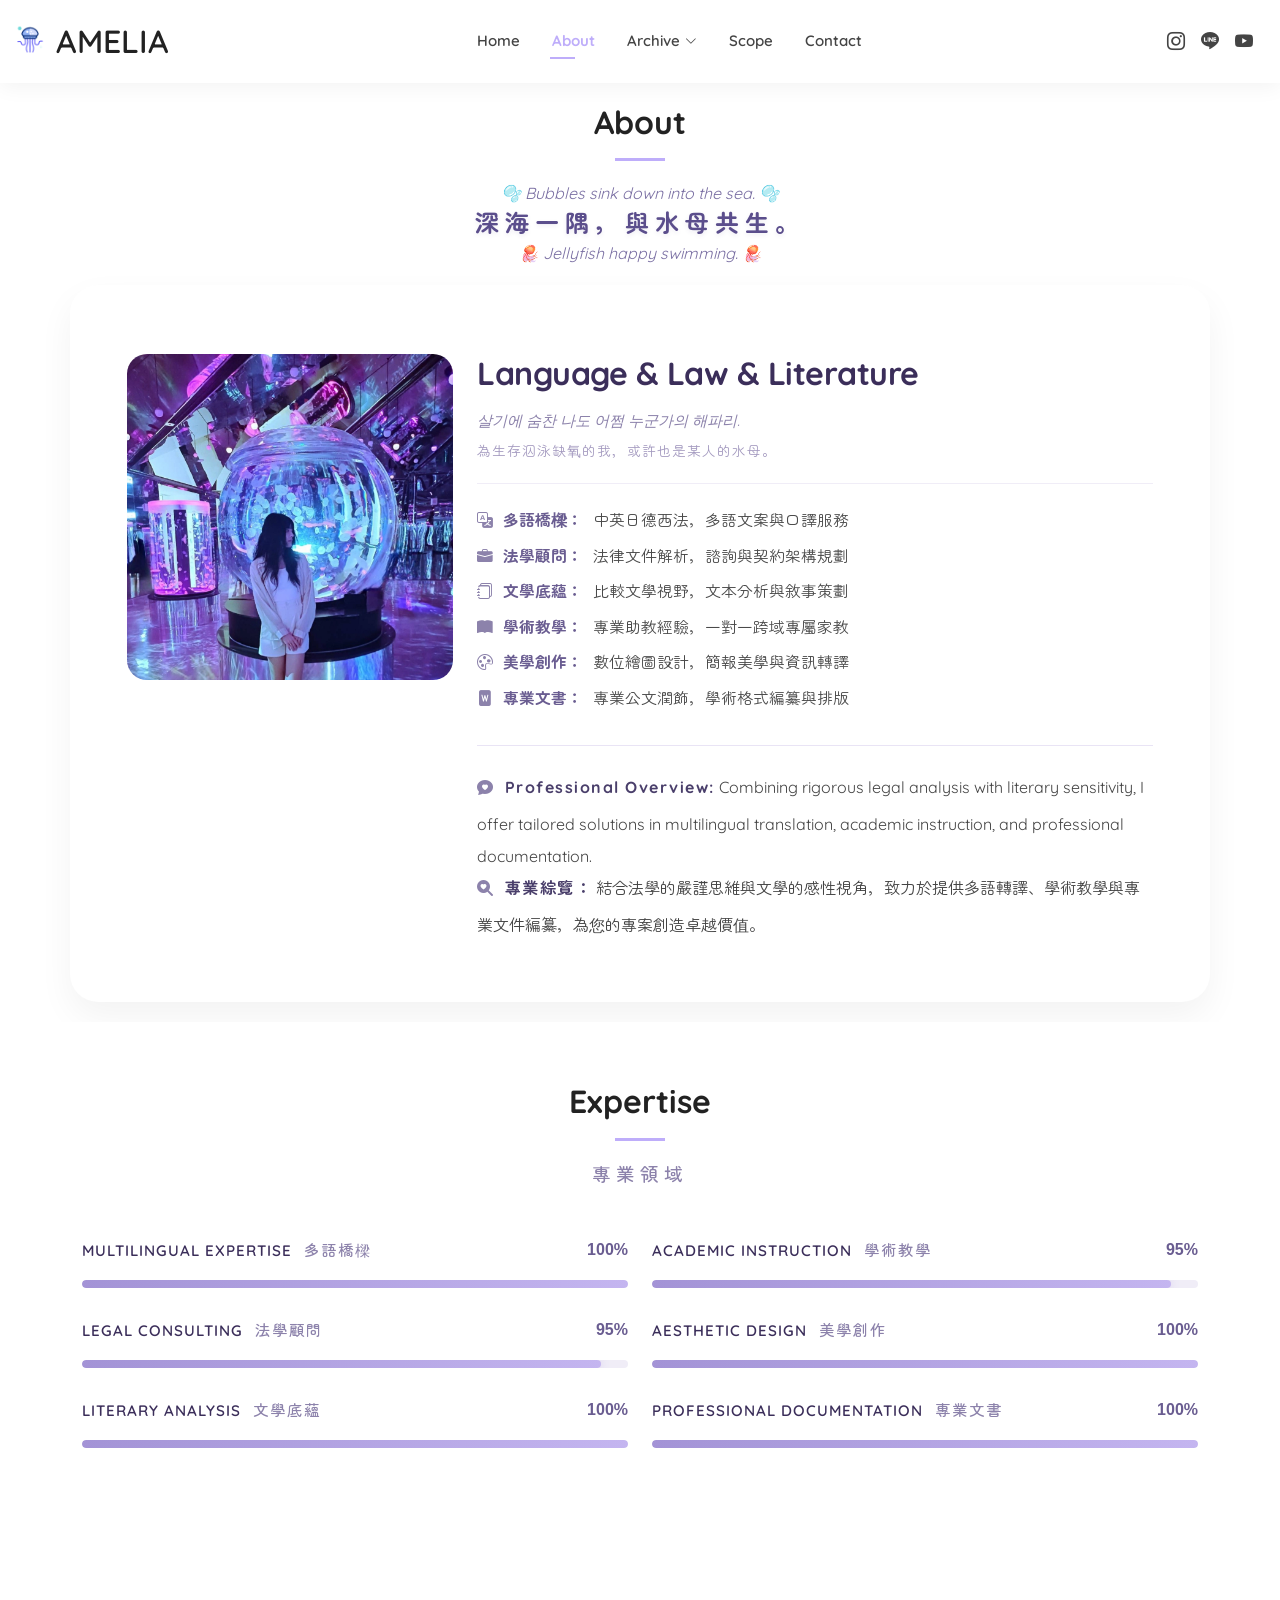
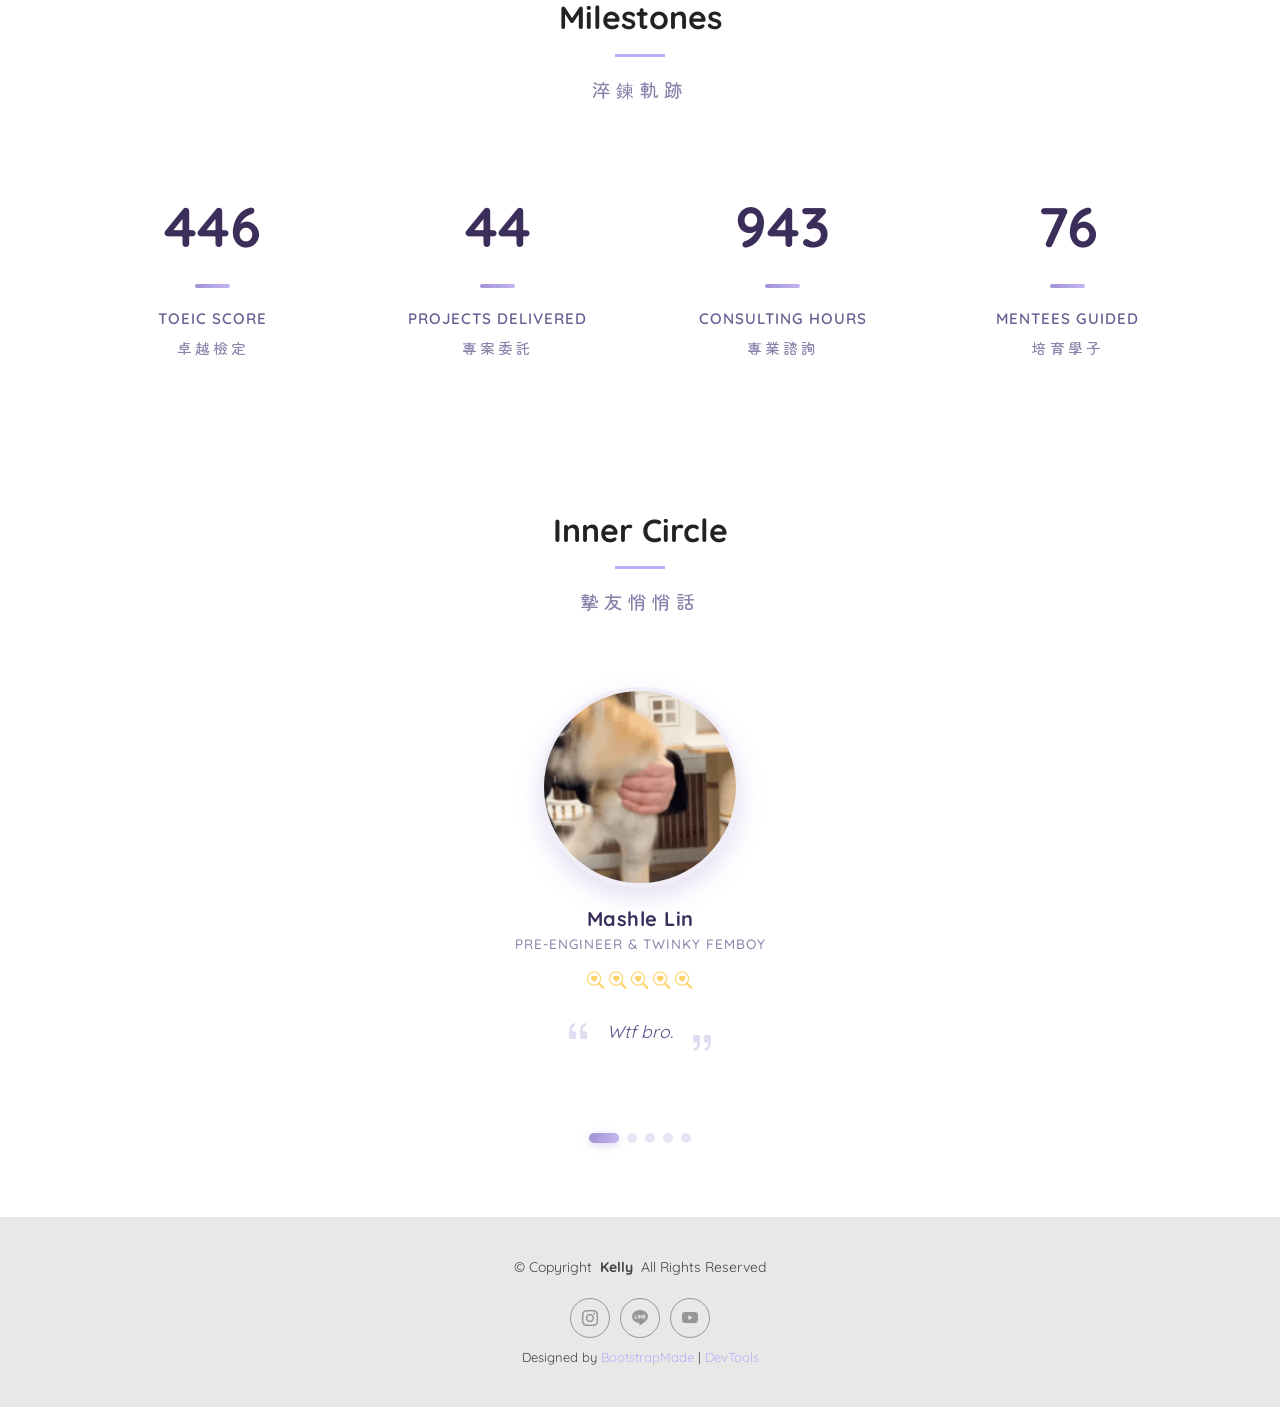
==== commit 42e7d6b7: "Add files via upload" ====
--- a/about.html
+++ b/about.html
@@ -46,16 +46,22 @@
         <h1 class="sitename" style="background: transparent !important;">Amelia</h1>
       </a>
 
-      <nav id="navmenu" class="navmenu">
-        <ul>
-          <li><a href="index.html">Home</a></li>
-          <li><a href="about.html" class="active">About</a></li>
-          <li><a href="portfolio.html">Archive</a></li>
-          <li><a href="services.html">Scope</a></li>
-          <li><a href="contact.html">Contact</a></li>
-        </ul>
-        <i class="mobile-nav-toggle d-xl-none bi bi-list"></i>
-      </nav>
+    <nav id="navmenu" class="navmenu">
+  <ul>
+    <li><a href="index.html">Home</a></li>
+    <li><a href="about.html" class="active">About</a></li>
+    <li class="dropdown">
+    <a href="portfolio.html"><span>Archive</span> 
+    <i class="bi bi-chevron-down toggle-dropdown"></i> </a>
+    <ul>
+      <li><a href="portfolio-details.html">Literary Transcreation</a></li>
+    </ul>
+    </li>
+    <li><a href="services.html">Scope</a></li>
+    <li><a href="contact.html">Contact</a></li>
+  </ul>
+  <i class="mobile-nav-toggle d-xl-none bi bi-list"></i>
+    </nav>
 
       <div class="header-social-links">
         <a href="https://www.instagram.com/matsuri.93?igsh=MWt0cXF5dmk4d3llag==" class="instagram" target="_blank" rel="noopener noreferrer"><i class="bi bi-instagram"></i></a>
@@ -302,7 +308,7 @@
             <h3>Mashle Lin</h3>
             <h4>Pre-engineer &amp; Twinky Femboy</h4>
             <div class="stars">
-              <i class="bi bi-star-fill"></i><i class="bi bi-star-fill"></i><i class="bi bi-star-fill"></i><i class="bi bi-star-fill"></i><i class="bi bi-star-fill"></i>
+              <i class="bi bi-search-heart"></i><i class="bi bi-search-heart"></i><i class="bi bi-search-heart"></i><i class="bi bi-search-heart"></i><i class="bi bi-search-heart"></i>
             </div>
             <p>
               <i class="bi bi-quote quote-icon-left"></i>
@@ -316,7 +322,7 @@
             <h3>Vinvin Diesel</h3>
             <h4>Pre-service Teacher &amp; Best Dih Sucka</h4>
             <div class="stars">
-              <i class="bi bi-star-fill"></i><i class="bi bi-star-fill"></i><i class="bi bi-star-fill"></i><i class="bi bi-star-fill"></i><i class="bi bi-star-fill"></i>
+              <i class="bi bi-balloon-heart"></i><i class="bi bi-balloon-heart"></i><i class="bi bi-balloon-heart"></i><i class="bi bi-balloon-heart"></i><i class="bi bi-balloon-heart"></i>
             </div>
             <p>
               <i class="bi bi-quote quote-icon-left"></i>
@@ -330,7 +336,7 @@
             <h3>Patient Wu</h3>
             <h4>Chinese Chairman &amp; Teaching Assistant</h4>
             <div class="stars">
-              <i class="bi bi-star-fill"></i><i class="bi bi-star-fill"></i><i class="bi bi-star-fill"></i><i class="bi bi-star-fill"></i><i class="bi bi-star-fill"></i>
+              <i class="bi bi-chat-square-heart-fill"></i><i class="bi bi-chat-square-heart-fill"></i><i class="bi bi-chat-square-heart-fill"></i><i class="bi bi-chat-square-heart-fill"></i><i class="bi bi-chat-square-heart-fill"></i>
             </div>
             <p>
               <i class="bi bi-quote quote-icon-left"></i>
@@ -344,7 +350,7 @@
             <h3>Zoe Shih</h3>
             <h4>Pre-service Teacher &amp; Gokuraku Jodo</h4>
             <div class="stars">
-              <i class="bi bi-star-fill"></i><i class="bi bi-star-fill"></i><i class="bi bi-star-fill"></i><i class="bi bi-star-fill"></i><i class="bi bi-star-fill"></i>
+              <i class="bi bi-bluesky"></i><i class="bi bi-bluesky"></i><i class="bi bi-bluesky"></i><i class="bi bi-bluesky"></i><i class="bi bi-bluesky"></i>
             </div>
             <p>
               <i class="bi bi-quote quote-icon-left"></i>
@@ -358,7 +364,7 @@
             <h3>Ben Tan</h3>
             <h4>Med Student &amp; Best Ass</h4>
             <div class="stars">
-              <i class="bi bi-star-fill"></i><i class="bi bi-star-fill"></i><i class="bi bi-star-fill"></i><i class="bi bi-star-fill"></i><i class="bi bi-star-fill"></i>
+              <i class="bi bi-arrow-through-heart"></i><i class="bi bi-arrow-through-heart"></i><i class="bi bi-arrow-through-heart"></i><i class="bi bi-arrow-through-heart"></i><i class="bi bi-arrow-through-heart"></i>
             </div>
             <p>
               <i class="bi bi-quote quote-icon-left"></i>
--- a/assets/css/main.css
+++ b/assets/css/main.css
@@ -87,8 +87,10 @@
   font-family: var(--heading-font);
 }
 
+/*----------------------------
 /* PHP Email Form Messages
 ------------------------------*/
+
 .php-email-form .error-message {
   display: none;
   background: #df1529;
@@ -142,17 +144,16 @@
 /*--------------------------------------------------------------
 # Global Header
 --------------------------------------------------------------*/
+
 .header {
   color: var(--default-color);
-  
   background-color: rgba(255, 255, 255, 0.75) !important; 
-  
   backdrop-filter: blur(10px) !important; 
   -webkit-backdrop-filter: blur(10px) !important;
-  
   padding: 15px 0;
   transition: all 0.5s;
-  z-index: 997;
+  position: relative;
+  z-index: 9999;
   box-shadow: 0px 4px 20px rgba(0, 0, 0, 0.05);
 }
 
@@ -206,7 +207,9 @@
 /*--------------------------------------------------------------
 # Navigation Menu
 --------------------------------------------------------------*/
+
 /* Desktop Navigation */
+
 @media (min-width: 1200px) {
   .navmenu {
     padding: 0;
@@ -457,6 +460,7 @@
     inset: 0;
     background: rgba(33, 37, 41, 0.8);
     transition: 0.3s;
+    z-index: 99999;
   }
 
   .mobile-nav-active .navmenu>ul {
@@ -467,6 +471,7 @@
 /*--------------------------------------------------------------
 # Global Footer
 --------------------------------------------------------------*/
+
 .footer {
   color: var(--default-color);
   background-color: var(--background-color);
@@ -511,6 +516,7 @@
 /*--------------------------------------------------------------
 # Preloader
 --------------------------------------------------------------*/
+
 #preloader {
   position: fixed;
   inset: 0;
@@ -556,6 +562,7 @@
 /*--------------------------------------------------------------
 # Scroll Top Button
 --------------------------------------------------------------*/
+
 .scroll-top {
   position: fixed;
   visibility: hidden;
@@ -590,6 +597,7 @@
 /*--------------------------------------------------------------
 # Disable aos animation delay on mobile devices
 --------------------------------------------------------------*/
+
 @media screen and (max-width: 768px) {
   [data-aos-delay] {
     transition-delay: 0 !important;
@@ -599,6 +607,7 @@
 /*--------------------------------------------------------------
 # Global Page Titles & Breadcrumbs
 --------------------------------------------------------------*/
+
 .page-title {
   color: var(--default-color);
   background-color: var(--background-color);
@@ -636,6 +645,7 @@
 /*--------------------------------------------------------------
 # Global Sections
 --------------------------------------------------------------*/
+
 section,
 .section {
   color: var(--default-color);
@@ -656,6 +666,7 @@
 /*--------------------------------------------------------------
 # Global Section Titles
 --------------------------------------------------------------*/
+
 .section-title {
   text-align: center;
   padding-bottom: 60px;
@@ -690,6 +701,7 @@
 /*--------------------------------------------------------------
 # Hero Section
 --------------------------------------------------------------*/
+
 .hero {
   width: 100%;
   min-height: calc(100vh - 82px);
@@ -712,13 +724,31 @@
 }
 
 .hero img {
-  position: absolute;
-  inset: 0;
-  display: block;
-  width: 100%;
-  height: 100%;
-  object-fit: cover;
-  z-index: 1;
+    position: absolute;
+    inset: 0;
+    display: block;
+    width: 100%;
+    height: 100%;
+    object-fit: cover;
+    z-index: 1 !important;
+}
+
+.hero .container {
+    position: relative;
+    z-index: 2 !important;
+}
+
+main, #main {
+    position: relative !important;
+    z-index: 1 !important;
+}
+
+.header, #header {
+    z-index: 99999 !important;
+}
+
+.navmenu, .mobile-nav-active .navmenu {
+    z-index: 999999 !important;
 }
 
 .hero .container {
@@ -767,6 +797,16 @@
   }
 }
 
+.header, #header {
+    position: relative !important;
+    z-index: 999999 !important;
+}
+
+main, #main, .main {
+    position: relative !important;
+    z-index: 1 !important;
+}
+
 /*--------------------------------------------------------------
 # About Section
 --------------------------------------------------------------*/
@@ -982,9 +1022,9 @@
     width: 0;
 }
 
-.bar-90  { animation: run90  2.5s cubic-bezier(0.2, 0.8, 0.2, 1) forwards 0.8s; }
-.bar-95  { animation: run95  2.5s cubic-bezier(0.2, 0.8, 0.2, 1) forwards 0.8s; }
-.bar-100 { animation: run100 2.5s cubic-bezier(0.2, 0.8, 0.2, 1) forwards 0.8s; }
+.bar-90  { animation: run90  2.5s cubic-bezier(0.2, 0.8, 0.2, 1) forwards 2s; }
+.bar-95  { animation: run95  2.5s cubic-bezier(0.2, 0.8, 0.2, 1) forwards 2s; }
+.bar-100 { animation: run100 2.5s cubic-bezier(0.2, 0.8, 0.2, 1) forwards 2s; }
 
 @keyframes run95  { 100% { width: 95%; } }
 @keyframes run100 { 100% { width: 100%; } }
@@ -1206,6 +1246,7 @@
 /*--------------------------------------------------------------
 # Resume Section
 --------------------------------------------------------------*/
+
 .resume .resume-title {
   color: var(--heading-color);
   font-size: 26px;
@@ -1364,6 +1405,7 @@
 /*--------------------------------------------------------------
 # Portfolio Section
 --------------------------------------------------------------*/
+
 .portfolio .section-title { 
     margin-bottom: 40px !important; 
 }
@@ -1493,68 +1535,110 @@
 /*--------------------------------------------------------------
 # Portfolio Details Section
 --------------------------------------------------------------*/
+
 .portfolio-details .portfolio-details-slider img {
-  width: 100%;
+    width: 100%;
+    border-radius: 24px;
+    box-shadow: 0 15px 35px rgba(163, 147, 214, 0.05);
+    transition: transform 0.4s ease;
 }
 
 .portfolio-details .portfolio-details-slider .swiper-pagination {
-  margin-top: 20px;
-  position: relative;
+    margin-top: 20px;
+    position: relative;
 }
 
 .portfolio-details .portfolio-details-slider .swiper-pagination .swiper-pagination-bullet {
-  width: 12px;
-  height: 12px;
-  background-color: color-mix(in srgb, var(--default-color), transparent 85%);
-  opacity: 1;
+    width: 10px;
+    height: 10px;
+    background-color: #e9e4f5;
+    opacity: 1;
+    transition: all 0.4s cubic-bezier(0.2, 0.8, 0.2, 1);
 }
 
 .portfolio-details .portfolio-details-slider .swiper-pagination .swiper-pagination-bullet-active {
-  background-color: var(--accent-color);
+    background: linear-gradient(90deg, #a393d6 0%, #c4b5f0 100%);
+    width: 28px;
+    border-radius: 10px;
 }
 
 .portfolio-details .portfolio-info {
-  background-color: var(--surface-color);
-  padding: 30px;
-  box-shadow: 0px 0 30px rgba(0, 0, 0, 0.1);
+    background-color: #ffffff;
+    padding: 35px !important;
+    box-shadow: 0 15px 35px rgba(163, 147, 214, 0.06) !important;
+    border-radius: 24px !important;
+    border: 1px solid #f5f2fc;
 }
 
 .portfolio-details .portfolio-info h3 {
-  font-size: 22px;
-  font-weight: 700;
-  margin-bottom: 20px;
-  padding-bottom: 20px;
-  border-bottom: 1px solid color-mix(in srgb, var(--default-color), transparent 85%);
+    font-size: 20px;
+    font-weight: 700;
+    margin-bottom: 20px;
+    padding-bottom: 20px;
+    border-bottom: 1px solid #f0edf7;
+    color: #3b2e5a;
+    font-family: 'Poppins', 'Zen Maru Gothic', sans-serif !important;
+    letter-spacing: 1px;
 }
 
 .portfolio-details .portfolio-info ul {
-  list-style: none;
-  padding: 0;
-  font-size: 15px;
-}
-
-.portfolio-details .portfolio-info ul li+li {
-  margin-top: 10px;
+    list-style: none;
+    padding: 0;
+    margin: 0;
+}
+
+.portfolio-details .portfolio-info ul li {
+    padding: 15px 0 !important;
+    display: flex;
+    align-items: flex-start;
+    border-bottom: 1px dashed #e9e4f5 !important;
+    font-size: 0.95rem;
+    color: #6a5d91;
+}
+
+.portfolio-details .portfolio-info ul li:last-child {
+    border-bottom: none !important;
+    padding-bottom: 0 !important;
+}
+
+.portfolio-details .portfolio-info ul li strong {
+    color: #5b4e8c;
+    font-weight: 600;
+    min-width: 140px;
+    flex-shrink: 0;
+}
+
+.portfolio-details .portfolio-info ul li span {
+    line-height: 1.6;
+    text-align: left;
 }
 
 .portfolio-details .portfolio-description {
-  padding-top: 30px;
+    padding: 45px !important;
+    background-color: #ffffff;
+    border-radius: 24px;
+    box-shadow: 0 15px 40px rgba(163, 147, 214, 0.05);
+    border: 1px solid #f5f2fc;
+    margin-top: 20px;
 }
 
 .portfolio-details .portfolio-description h2 {
-  font-size: 26px;
-  font-weight: 700;
-  margin-bottom: 20px;
+    font-size: 24px;
+    font-weight: 700;
+    color: #3b2e5a;
+    line-height: 1.5;
 }
 
 .portfolio-details .portfolio-description p {
-  padding: 0;
-  color: color-mix(in srgb, var(--default-color), transparent 30%);
+    padding: 0;
+    margin: 0;
+    color: #555555;
 }
 
 /*--------------------------------------------------------------
 # Contact Section
 --------------------------------------------------------------*/
+
 .contact .section-title { 
     margin-bottom: 50px !important; 
 }
@@ -1570,8 +1654,9 @@
     font-style: normal; 
 }
 
+
 .contact .info-wrap,
-.contact .php-email-form {
+.contact .amelia-form {
     background-color: #ffffff;
     border-radius: 28px;
     box-shadow: 0 15px 35px rgba(0,0,0,0.04);
@@ -1581,13 +1666,13 @@
 }
 
 .contact .info-wrap:hover,
-.contact .php-email-form:hover {
+.contact .amelia-form:hover {
     box-shadow: 0 25px 50px rgba(163, 147, 214, 0.12);
 }
 
 @media (max-width: 575px) {
     .contact .info-wrap,
-    .contact .php-email-form {
+    .contact .amelia-form {
         padding: 25px;
     }
 }
@@ -1631,7 +1716,8 @@
     margin-bottom: 0;
 }
 
-.contact .php-email-form .form-label {
+/* ⚡️ 以下是右側 amelia-form 專屬美化 */
+.contact .amelia-form .form-label {
     font-family: 'Zen Maru Gothic', sans-serif;
     color: #5b4e8c;
     font-weight: 600;
@@ -1639,8 +1725,8 @@
     letter-spacing: 1px;
 }
 
-.contact .php-email-form input,
-.contact .php-email-form textarea {
+.contact .amelia-form input,
+.contact .amelia-form textarea {
     font-family: 'Quicksand', sans-serif;
     font-size: 0.95rem;
     padding: 12px 18px;
@@ -1652,21 +1738,21 @@
     transition: all 0.3s ease;
 }
 
-.contact .php-email-form input:focus,
-.contact .php-email-form textarea:focus {
+.contact .amelia-form input:focus,
+.contact .amelia-form textarea:focus {
     border-color: #a393d6;
     background-color: #ffffff;
     box-shadow: 0 0 0 4px rgba(163, 147, 214, 0.15);
     outline: none;
 }
 
-.contact .php-email-form input::placeholder,
-.contact .php-email-form textarea::placeholder {
+.contact .amelia-form input::placeholder,
+.contact .amelia-form textarea::placeholder {
     color: #c4b5f0;
     font-style: italic;
 }
 
-.contact .php-email-form button[type=submit] {
+.contact .amelia-form button[type=submit] {
     font-family: 'Poppins', sans-serif;
     font-size: 1rem;
     font-weight: 600;
@@ -1678,11 +1764,41 @@
     border-radius: 50px;
     transition: all 0.4s cubic-bezier(0.2, 0.8, 0.2, 1);
     box-shadow: 0 8px 20px rgba(163, 147, 214, 0.4);
-}
-
-.contact .php-email-form button[type=submit]:hover {
+    cursor: pointer;
+    margin-top: 15px;
+}
+
+.contact .amelia-form button[type=submit]:hover {
     transform: translateY(-3px);
     box-shadow: 0 12px 25px rgba(163, 147, 214, 0.6);
+}
+
+.contact .amelia-form .loading,
+.contact .amelia-form .error-message,
+.contact .amelia-form .sent-message {
+    display: none; 
+    text-align: center;
+    padding: 12px 20px;
+    margin-bottom: 20px;
+    border-radius: 50px;
+    font-family: 'Quicksand', sans-serif;
+    font-weight: 600;
+    font-size: 0.95rem;
+    letter-spacing: 1px;
+}
+.contact .amelia-form .loading {
+    background-color: #f0edf7;
+    color: #6a5d91;
+}
+.contact .amelia-form .sent-message {
+    background-color: #f1fcf8;
+    color: #20c997;
+    border: 1px solid #d0f4e6;
+}
+.contact .amelia-form .error-message {
+    background-color: #fff5f5;
+    color: #df1529;
+    border: 1px solid #ffe6e6;
 }
 
 /* ==================================================
@@ -1763,6 +1879,23 @@
   font-weight: 700 !important;
 }
 
+.header {
+    position: relative !important;
+    z-index: 9999 !important;
+}
+
+body.mobile-nav-active .header {
+    backdrop-filter: none !important;
+    -webkit-backdrop-filter: none !important;
+    background-color: rgba(255, 255, 255, 0.95) !important;
+    transition: none !important;
+    }
+
+main, #main, .hero {
+    position: relative;
+    z-index: 1;
+}
+
 /*--------------------------------------------------------------
 # Starter Section Section
 --------------------------------------------------------------*/
